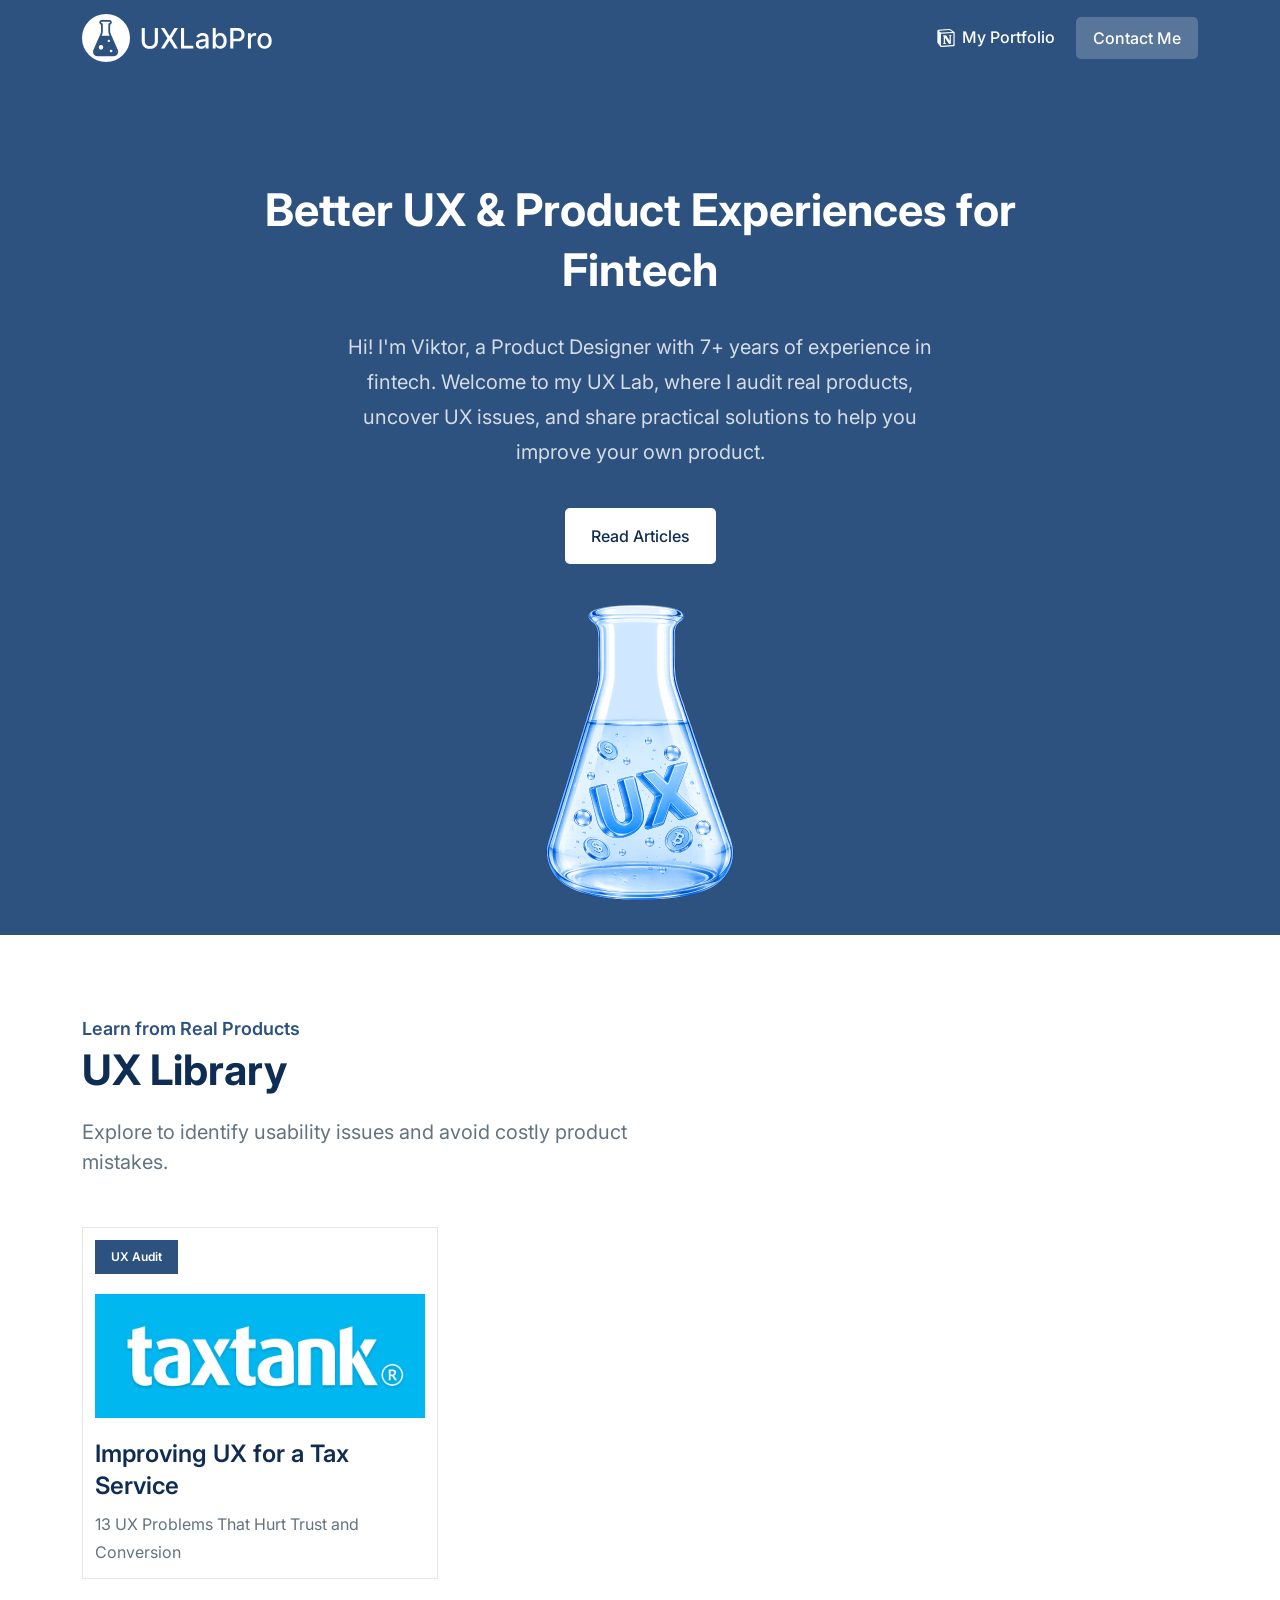
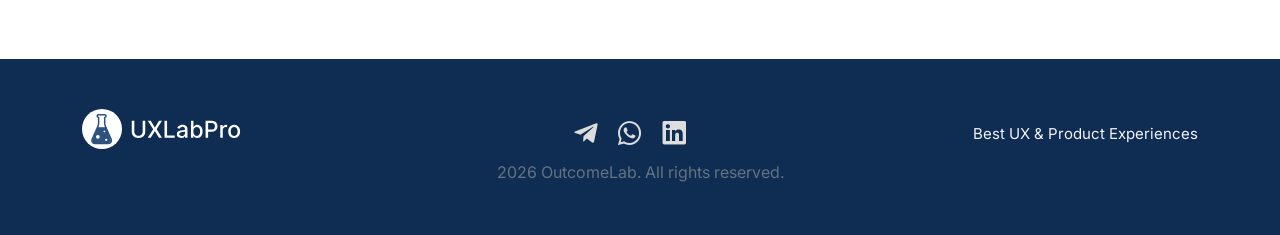
==== index.html @ 3c3e2367 "Add files via upload" ====
<!DOCTYPE html>
<html lang="en">

<base href="@@path">

<link id="fonts-css" href="css/fonts.css" rel="stylesheet" media="screen">
<link id="vvvebjs-css" href="css/custom.css" rel="stylesheet" media="screen">

<link rel="sitemap" type="application/xml" title="Sitemap" href="/feed/index">
<link rel="alternate" type="application/rss+xml" title="Feed" href="/feed/posts" />
<link rel="alternate" type="application/rss+xml" title="Comments Feed" href="/feed/comments" />
<link rel="alternate" type="application/rss+xml" title="Products" href="/feed/products" />

<link rel="icon" type="image/x-icon" href="media/favicon.ico" data-v-global-site.favicon>

<link rel="manifest" href="/manifest.webmanifest">

<link rel="alternate" hreflang="" href="" />

<head>
  <meta http-equiv="Content-Type" content="text/html; charset=UTF-8">
  <meta charset="UTF-8">
  <meta http-equiv="X-UA-Compatible" content="IE=edge">
  <meta name="viewport" content="width=device-width, initial-scale=1.0">
  <title>Play | Free Startup and SaaS Landing Page Template by UIdeck</title>

  <!--====== Favicon Icon ======-->
  <link rel="shortcut icon" href="images/favicon.svg" type="image/svg">

  <!-- ===== All CSS files ===== -->
  <link rel="stylesheet" href="css/bootstrap.min.css">
  <link rel="stylesheet" href="css/animate.css">
  <link rel="stylesheet" href="css/lineicons.css">
  <link rel="stylesheet" href="css/style.css">
</head>


<body>

  <header class="ud-header " data-v-save-global="index.html,header">
    <div class="container">
      <div class="row">
        <div class="col-lg-12">
          <nav class="navbar navbar-expand-lg">
            <div data-v-component-site>
              <a class="navbar-brand" href="index.html" data-v-url-params='{"host":"www.*.*"}'>
                <img src="images/logo/logo.svg" loading="lazy" alt="logo" data-v-site-logo>
                <img src="img/logo.png" alt="Site logo" loading="lazy" class="logo-sticky logo-main"
                  data-v-site-logo-sticky>
                <img src="img/logo-white.png" alt="logo" loading="lazy" class="logo-default-dark logo-main"
                  data-v-site-logo-dark>
                <img src="img/logo-white.png" alt="logo" loading="lazy" class="logo-default-dark-sticky logo-main"
                  data-v-site-logo-dark-sticky>
              </a>
            </div>

            <button class="navbar-toggler">

            </button>

            <div class="navbar-collapse" data-v-component-menu="header" data-v-slug="main-menu">
              <ul id="nav" class="navbar-nav mx-auto" data-v-menu-items>

                <li class="nav-item position-static" data-v-menu-item
                  data-v-class-if-nav-item-has-children="category.children &gt; 0"
                  data-v-class-if-position-static="category.has-text">



                  <div class="ud-submenu" data-v-menu-item-recursive>
                    <div data-v-menu-item class="ud-submenu-item" data-v-class-if-dropdown="category.children &gt; 0">
                      <a class="ud-submenu-link" href="https://github.com/givanz/VvvebJs/wiki" data-v-menu-item-url>
                        <span data-v-menu-item-name data-v-if-not="category.type = 'text'"></span>
                        <span data-v-menu-item-content>
                          <div class="row">
                            <div class="col-6 align-self-center">
                              <img src="/media/demo/posts/4.jpg" alt="Post" width="250" loading="lazy" class="rounded">
                            </div>
                            <div class="col-6">
                              <h4>Features</h4>
                              <p class="text-muted">Just a few mentions, but there is more</p>
                              <ul class="list-unstyled">
                                <li class="text-primary">Page builder</li>
                                <li class="text-primary">Mega menu</li>
                                <li class="text-primary">Multi language</li>
                                <li class="text-primary">Advanced SEO</li>
                                <li class="text-primary">Ecommerce</li>
                              </ul>
                            </div>
                          </div>
                        </span>
                      </a>
                    </div>
                    <div data-v-menu-item class="nav-item" data-v-class-if-dropdown="category.children &gt; 0">
                      <a class="ud-submenu-link" href="https://github.com/givanz/VvvebJs/wiki" data-v-menu-item-url>
                        <span data-v-menu-item-name data-v-if-not="category.type = 'text'">Developer
                          Documentation</span>
                        <span data-v-menu-item-content></span>
                      </a>
                    </div>
                  </div>
                </li>
                <!--
			<ul id="nav" class="navbar-nav mx-auto">
			  <li class="nav-item">
				<a class="ud-menu-scroll" href="#home">Home</a>
			  </li>

			  <li class="nav-item">
				<a class="ud-menu-scroll" href="#about">About</a>
			  </li>
			  <li class="nav-item">
				<a class="ud-menu-scroll" href="#pricing">Pricing</a>
			  </li>
			  <li class="nav-item">
				<a class="ud-menu-scroll" href="#team">Team</a>
			  </li>
			  <li class="nav-item">
				<a class="ud-menu-scroll" href="#contact">Contact</a>
			  </li>
			  <li class="nav-item nav-item-has-children">
				<a href="javascript:void(0)"> Pages </a>
				<ul class="ud-submenu">
				  <li class="ud-submenu-item">
					<a href="about.html" class="ud-submenu-link">
					  About Page
					</a>
				  </li>
				  <li class="ud-submenu-item">
					<a href="pricing.html" class="ud-submenu-link">
					  Pricing Page
					</a>
				  </li>
				  <li class="ud-submenu-item">
					<a href="contact.html" class="ud-submenu-link">
					  Contact Page
					</a>
				  </li>
				  <li class="ud-submenu-item">
					<a href="blog.html" class="ud-submenu-link">
					  Blog Grid Page
					</a>
				  </li>
				  <li class="ud-submenu-item">
					<a href="blog-details.html" class="ud-submenu-link">
					  Blog Details Page
					</a>
				  </li>
				  <li class="ud-submenu-item">
					<a href="login.html" class="ud-submenu-link">
					  Sign In Page
					</a>
				  </li>
				  <li class="ud-submenu-item">
					<a href="404.html" class="ud-submenu-link">404 Page</a>
				  </li>
				</ul>
			  </li>
			</ul>
-->
              </ul>
            </div>


            <div class="navbar-btn  d-sm-inline-block">
              <a href="https://wandering-painter-753.notion.site/Victor-Shkekin-Senior-Product-Designer-358570eb853d80d586e1e775e49eab2e"
                class="ud-main-btn ud-login-btn" target="_blank">

                <img src="images//about/notion.svg" alt="Notion" width="24" height="24">

                My Portfolio
              </a>




              <a class="ud-main-btn ud-white-btn" data-bs-toggle="modal" data-bs-target="#contactModal"
                data-v-url="user/signup/index" href="javascript:void(0)">
                Contact Me
              </a>
            </div>
          </nav>
        </div>
      </div>
    </div>
  </header>

  <section class="ud-hero" id="home">
    <div class="container">
      <div class="row">
        <div class="col-lg-12">
          <div class="ud-hero-content wow fadeInUp" data-wow-delay=".2s">
            <h1 class="ud-hero-title">
              Better UX & Product Experiences for Fintech
            </h1>
            <p class="ud-hero-desc">
              Hi! I'm Viktor, a Product Designer with 7+ years of experience in fintech. Welcome to my UX Lab, where I
              audit real products,
              uncover UX issues, and share practical solutions to help you improve your own product.
            </p>
            <ul class="ud-hero-buttons">
              <li>
                <a href="#articles" rel="nofollow noopener" class="ud-main-btn ud-white-btn ud-menu-scroll">
                  Read Articles
                </a>
              </li>

            </ul>
          </div>

          <div class="ud-hero-image wow fadeInUp" data-wow-delay=".25s">
            <img src="images/hero/hero.png" alt="hero-image">

          </div>
        </div>
      </div>
    </div>
  </section>

  <section class="ud-blog-grids" id="articles">
    <div class="container mt-5">
      <div class="ud-section-title mt-50">
        <span>Learn from Real Products</span>
        <h2>UX Library</h2>
        <p>
          Explore to identify usability issues and avoid costly product mistakes.
        </p>


      </div>
      <div class="row line ">


        <div class="col-lg-4 col-md-6">
          <a href="taxtank.html" target="_blank">

            <div class="ud-single-blog">
              <div class="ud-blog-image">
                <span class="ud-blog-date">UX Audit</span>
                <img src="images/img/tax.jpg" alt="taxtank">

              </div>
              <div class="ud-blog-content">
                <h3 class="ud-blog-title">

                  Improving UX for a Tax Service


                </h3>
                <p class="ud-blog-desc">
                  13 UX Problems That Hurt Trust and Conversion
                </p>
              </div>
            </div>
          </a>
        </div>


        <!--
        <div class="col-lg-4 col-md-6">
          <div class="ud-single-blog">
            <div class="ud-blog-image">
              <a href="blog-details.html">
                <img src="images/blog/blog-02.jpg" alt="blog">
              </a>
            </div>
            <div class="ud-blog-content">
              <span class="ud-blog-date">Dec 22, 2023</span>
              <h3 class="ud-blog-title">
                <a href="blog-details.html">
                  How to earn more money as a wellness coach
                </a>
              </h3>
              <p class="ud-blog-desc">
                Lorem Ipsum is simply dummy text of the printing and
                typesetting industry.
              </p>
            </div>
          </div>
        </div>
        <div class="col-lg-4 col-md-6">
          <div class="ud-single-blog">
            <div class="ud-blog-image">
              <a href="blog-details.html">
                <img src="images/blog/blog-03.jpg" alt="blog">
              </a>
            </div>
            <div class="ud-blog-content">
              <span class="ud-blog-date">Dec 22, 2023</span>
              <h3 class="ud-blog-title">
                <a href="blog-details.html">
                  The no-fuss guide to upselling and cross selling
                </a>
              </h3>
              <p class="ud-blog-desc">
                Lorem Ipsum is simply dummy text of the printing and
                typesetting industry.
              </p>
            </div>
          </div>
        </div>



        <div class="col-lg-4 col-md-6 ">
          <div class="ud-single-blog">
            <div class="ud-blog-image">
              <a href="blog-details.html">
                <img src="images/blog/blog-02.jpg" alt="blog">
              </a>
            </div>
            <div class="ud-blog-content">
              <span class="ud-blog-date">Dec 22, 2023</span>
              <h3 class="ud-blog-title">
                <a href="blog-details.html">
                  How to earn more money as a wellness coach
                </a>
              </h3>
              <p class="ud-blog-desc">
                Lorem Ipsum is simply dummy text of the printing and
                typesetting industry.
              </p>
            </div>
          </div>
        </div>
        <div class="col-lg-4 col-md-6">
          <div class="ud-single-blog">
            <div class="ud-blog-image">
              <a href="blog-details.html">
                <img src="images/blog/blog-03.jpg" alt="blog">
              </a>
            </div>
            <div class="ud-blog-content">
              <span class="ud-blog-date">Dec 22, 2023</span>
              <h3 class="ud-blog-title">
                <a href="blog-details.html">
                  The no-fuss guide to upselling and cross selling
                </a>
              </h3>
              <p class="ud-blog-desc">
                Lorem Ipsum is simply dummy text of the printing and
                typesetting industry.
              </p>
            </div>
          </div>
        </div>
        <div class="col-lg-4 col-md-6">
          <div class="ud-single-blog">
            <div class="ud-blog-image">
              <a href="blog-details.html">
                <img src="images/blog/blog-01.jpg" alt="blog">
              </a>
            </div>
            <div class="ud-blog-content">
              <span class="ud-blog-date">Dec 22, 2023</span>
              <h3 class="ud-blog-title">
                <a href="blog-details.html">
                  Meet AutoManage, the best AI management tools
                </a>
              </h3>
              <p class="ud-blog-desc">
                Lorem Ipsum is simply dummy text of the printing and
                typesetting industry.
              </p>
            </div>
          </div>
        </div>
-->

      </div>
    </div>
    </div>
  </section>




  <footer class="ud-footer wow fadeInUp" data-wow-delay=".15s" data-v-save-global="index.html,footer">

    <div class="ud-footer-widgets">
      <div class="container">
        <div class="row">
          <div class="col-lg-12">

            <div class="ud-widget">
              <div>
                <a href="index.html" class="ud-footer-logo">
                  <img src="images/logo/logo.svg" alt="logo">
                </a>

              </div>

              <div>
                <ul class="ud-widget-socials">
                  <li>
                    <a href="https://t.me/ViktorSkn">
                      <i class="lni lni-telegram-original"></i>
                    </a>
                  </li>
                  <li>
                    <a href="https://wa.me/79052461625">
                      <i class="lni lni-whatsapp"></i>
                    </a>
                  </li>

                  <li>
                    <a href="https://www.linkedin.com/in/viktor-shkekin/">
                      <i class="lni lni-linkedin-original"></i>
                    </a>
                  </li>
                </ul>
              </div>

              <div>
                <p class="ud-widget-desc">
                  Best UX & Product Experiences
                </p>
              </div>

            </div>

            <div class="rights">
              <p class="ud-widget-desc">
                2026 OutcomeLab.
                All rights reserved.
              </p>
            </div>



          </div>
        </div>




      </div>
    </div>
    </div>

  </footer>


  <!-- ====== Back To Top Start ====== -->
  <a href="javascript:void(0)" class="back-to-top">
    <i class="lni lni-chevron-up"> </i>
  </a>
  <!-- ====== Back To Top End ====== -->

  <!-- ====== All Javascript Files ====== -->
  <script src="js/bootstrap.bundle.min.js"></script>
  <script src="js/wow.min.js"></script>
  <script src="js/main.js"></script>

  <!-- Vvveb Ajax Common Js -->
  <script src="../../js/jquery.min.js"></script>
  <script id="app-js" src="../../js/app.js"></script>

  <script>
    // ==== for menu scroll
    const pageLink = document.querySelectorAll(".ud-menu-scroll");

    pageLink.forEach((elem) => {
      elem.addEventListener("click", (e) => {
        e.preventDefault();
        document.querySelector(elem.getAttribute("href")).scrollIntoView({
          behavior: "smooth",
          offsetTop: 1 - 60,
        });
      });
    });

    // section menu active
    function onScroll(event) {
      const sections = document.querySelectorAll(".ud-menu-scroll");
      const scrollPos =
        window.pageYOffset ||
        document.documentElement.scrollTop ||
        document.body.scrollTop;

      for (let i = 0; i < sections.length; i++) {
        const currLink = sections[i];
        const val = currLink.getAttribute("href");
        const refElement = document.querySelector(val);
        const scrollTopMinus = scrollPos + 73;
        if (
          refElement.offsetTop <= scrollTopMinus &&
          refElement.offsetTop + refElement.offsetHeight > scrollTopMinus
        ) {
          document
            .querySelector(".ud-menu-scroll")
            .classList.remove("active");
          currLink.classList.add("active");
        } else {
          currLink.classList.remove("active");
        }
      }
    }

    window.document.addEventListener("scroll", onScroll);
  </script>


  <div class="bg-image"></div>

  <div class="alert alert-light alert-dismissible fade alert-top" role="alert" style="display:none">
    <div class="container">

      <div class="message">
        Product was added to cart.
      </div>


      <button type="button" class="btn-close" data-dismiss="alert" aria-label="Close"></button>
    </div>
  </div>

  <div class="modal fade" id="searchModal" tabindex="-1" aria-labelledby="searchModalLabel" aria-hidden="true">
    <div class="modal-dialog modal-dialog-scrollable">
      <button type="button" class="btn-close btn-close-white small" data-bs-dismiss="modal" aria-label="Close"></button>
      <div class="modal-content shadow border-0">
        <div class="modal-body p-0">

          <form action="%7B%24this.global.path%7D/search" method="get">
            <input type="hidden" name="route" value="search">
            <div class="d-flex">
              <div class="input-group">
                <input type="search" name="search" class="form-control border-0 p-3 px-4" id="headerSearch"
                  placeholder="Start typing to search" data-v-vvveb-action="search" data-selector=".search-results"
                  data-v-vvveb-on="input" data-url="{$this.global.path}/search">
                <button class="btn btn-outline-primary border-0" type="submit" title="Search">
                  <div class="la-flip-horizontal">
                    <i class="la la-search la-lg" aria-hidden="true"></i>
                  </div>
                </button>
              </div>
            </div>

            <div class="loading d-none d-flex justify-content-center m-5">
              <div class="spinner-border" role="status">
                <span class="visually-hidden">Loading...</span>
              </div>
            </div>
          </form>

          <div class="search-results">
          </div>

        </div>
      </div>
    </div>

  </div>


  <div class="offcanvas offcanvas-end" tabindex="-1" id="cart-offcanvas" aria-labelledby="cart-offcanvas">

    <div class="offcanvas-header pb-0">
      <h5 class="offcanvas-title"></h5>
      <button type="button" class="btn-close" data-bs-dismiss="offcanvas" aria-label="Close"></button>
    </div>
    <div class="offcanvas-body d-flex flex-column pt-2" data-v-component-cart="offcanvas">

      <div class="table-responsive flex-grow-1">
        <table class="table cart-table align-middle mb-0">
          <tbody>


            <tr data-v-cart-product>
              <td class="text-center">
                <a href="#40" data-v-cart-product-url>
                  <img src="demo/img/product.webp" alt="Product name" class="img-rounded" loading="lazy"
                    data-v-cart-product-image width=50>
                </a>
              </td>
              <td class="text-start small">
                <a href="#40" class="d-block" data-v-cart-product-url>
                  <span data-v-cart-product-name>Product name</span>
                </a>

                <span data-v-cart-product-quantity>1</span>
                <i class="la la-times text-muted"></i>
                <span data-v-cart-product-price_tax_formatted>$123.20</span>

                <div class="option" data-v-if="product.option">
                  <div class="" data-v-product-option>
                    <span data-v-product-option-option>Color</span>: <span data-v-product-option-name>Red</span>
                    <span data-v-if="value.price > 0">(<span data-v-product-option-price></span>)</span>
                  </div>
                  <div class="" data-v-product-option>
                    <span data-v-product-option-option>Size</span>: <span data-v-product-option-name>XL</span>
                    <span data-v-if="value.price > 0">(<span data-v-product-option-price></span>)</span>
                  </div>
                  <div class="" data-v-product-option>
                    <span data-v-product-option-option>Material</span>: <span data-v-product-option-name>Wool</span>
                    <span data-v-if="value.price > 0">(<span data-v-product-option-price></span>)</span>
                  </div>
                </div>

                <div class="subscription" data-v-if="product.subscription">
                  <span>Subscription plan</span>:
                  <span data-v-cart-product-subscription_name>Subscription plan</span>
                </div>
              </td>
              <td class="text-end">
                <a class="btn btn-remove btn-sm border-0" data-v-vvveb-action="removeFromCart"
                  data-v-cart-product-remove-url>
                  <i class="la la-times-circle la-lg"></i>
                </a>
              </td>
            </tr>
            <tr data-v-cart-product>
              <td class="text-center">
                <a href="#40" data-v-cart-product-url>
                  <img src="demo/img/product.webp" alt="Product name" class="img-rounded" loading="lazy"
                    data-v-cart-product-image width=50>
                </a>
              </td>
              <td class="text-start">
                <a href="#40" class="d-block" data-v-cart-product-url data-v-cart-product-name>
                  Product name
                </a>

                <span data-v-cart-product-quantity>1</span>
                <i class="la la-times text-muted"></i>
                <span data-v-cart-product-price_tax_formatted>$123.20</span>


              </td>
              <td class="text-end">
                <a class="btn btn-outline-secondary btn-sm border-0" data-v-vvveb-action="removeFromCart"
                  data-v-cart-product-remove-url>
                  <i class="la la-times"></i>
                </a>
              </td>
            </tr>
            <tr data-v-if-not="cart.total_items">
              <td colspan="100">
                <div class="d-flex  p-2">
                  <div class="text-center p-2 opacity-75">
                    <!-- <img src="demo/img/bag.svg" width="20" alt> -->
                    <i class="la la-2x la-shopping-bag"></i>
                  </div>
                  <div class="p-2">
                    <strong>Empty cart</strong>
                    <br>
                    <span class="text-muted">No products added yet!</span>
                  </div>
                </div>
              </td>
            </tr>
          </tbody>

        </table>
      </div>

      <div class="p-3 pt-0 border-top" data-v-if="cart.total_items">
        <div class="table-responsive mb-2" data-v-cart-totals>
          <table class="table mb-0 cart-table cart-total" cellspacing="0">
            <tfoot>
              <tr data-v-cart-total>
                <td colspan="5" class="text-end">
                  <small data-v-cart-total-title>Sub-Total</small>:
                </td>
                <td class="text-end">
                  <span data-v-cart-total-text data-v-if="total.text"> - </span>
                  <span data-v-cart-total-value_formatted data-v-if="total.value != 0">$101.00</span>
                </td>
              </tr>
              <tr data-v-cart-total>
                <td colspan="5" class="text-end">
                  <small>Eco Tax (2.00):</small>
                </td>
                <td class="text-end">$2.00</td>
              </tr>
              <tr data-v-cart-total>
                <td colspan="5" class="text-end">
                  <small>VAT (19%):</small>
                </td>
                <td class="text-end">$20.20</td>
              </tr>
              <tr data-v-cart-total>
                <td colspan="5" class="text-end">
                  <small>Total:</small>
                </td>
                <td class="text-end">$123.20</td>
              </tr>
              <tr>
                <td colspan="5" class="text-end">Total:</td>
                <td class="text-end" data-v-cart-total_formatted>$0</td>
              </tr>
            </tfoot>

          </table>
        </div>

      </div>

      <div class="row mt-2 g-2 px-3 pb-2" data-v-if="cart.total_items">
        <div class="col-6">
          <a href="" class="btn btn-light btn-sm border w-100" data-v-url="cart/cart/index" data-url>
            <i class="la la-shopping-cart la-lg"></i>
            <span>View cart</span>
          </a>
        </div>
        <div class="col-6">
          <a href="" class="btn btn-primary btn-sm w-100" data-v-url="checkout/checkout/index">
            <span>Checkout</span>
            <i class="la la-arrow-right la-lg"></i>
          </a>
        </div>
      </div>


    </div>

  </div>



  <!-- ====== contact me window ====== -->
  <div class="modal fade" id="contactModal" tabindex="-1">
    <div class="modal-dialog modal-dialog-centered">
      <div class="modal-content modal-contact">

        <div class="modal-header">
          <h5 class="modal-title">Contact Me</h5>

          <button type="button" class="btn-close" data-bs-dismiss="modal"></button>
        </div>

        <div class="modal-body">

          <div class="d-grid gap-3">

            <a href="https://wa.me/79052461625" target="_blank" class="btn btn-success btn-lg">
              WhatsApp
            </a>

            <a href="https://t.me/ViktorSkn" target="_blank" class="btn btn-primary btn-lg">
              Telegram
            </a>

            <a href="https://www.linkedin.com/in/viktor-shkekin/" target="_blank" class="btn btn-info btn-lg">
              LinkedIn
            </a>

            <a href="mailto:victorshkekin@gmail.com" class="btn btn-dark btn-lg">
              Email
            </a>

          </div>

        </div>

      </div>
    </div>
  </div>
  <!-- ====== contact me window end ====== -->



  <!-- Vvveb Common Js -->
  <script id="popper-js" src="js/popper.min.js"></script>
  <!-- <script src="js/bootstrap.min.js"></script> -->
  <!-- <script src="js/bootstrap.bundle.min.js"></script> -->
  <script id="bootstrap-js" src="js/bootstrap.min.js"></script>
  <!-- Vvveb Ajax Common Js -->
  <script id="app-js" src="/js/app.js"></script>

  <!-- Animation -->

  <link rel="stylesheet" href="js/aos.css">
  <noscript>
    <style type="text/css">
      [data-aos] {
        opacity: 1 !important;
        transform: translate(0) scale(1) !important;
      }
    </style>
  </noscript>

  <script src="js/aos.js"></script>
  <script>
    AOS.init();
  </script>

  <script id="cart-js" src="/js/app/cart.js"></script>

  <link id="glightbox-css" rel="stylesheet" href="/js/libs/glightbox/glightbox.css">
  <script id="glightbox-js" src="/js/libs/glightbox/glightbox.min.js"></script>

  <script id="theme-js" src="/js/app/theme.js"></script>

  <script type="speculationrules">
{"prefetch":[{"source":"document","where":{"and":[{"href_matches":"\/*"},{"not":{"href_matches":["\/public\/*","\/themes\/*","\/plugins\/*","\/cart\/*","\/checkout\/*","\/user\/*","\/*\\?(.+)"]}},{"not":{"selector_matches":"a[rel~=\"nofollow\"]"}},{"not":{"selector_matches":".no-prefetch, .no-prefetch a"}}]},"eagerness":"conservative"}]}
</script>
</body>

</html>
---- css/style.css ----
/* =======

	Template Name: Play Bootstrap
	Author: UIdeck
	Author URI: https://uideck.com/
	Support: https://github.com/uideck/
	Version: 1.0

======== */
/*===========================
  COMMON css 
===========================*/
@import url("https://fonts.googleapis.com/css2?family=Inter:wght@200;300;400;500;600;700;800;900&display=swap");

:root {
  --font: "Inter", sans-serif;
  --body-color: #637381;
  --heading-color: #0F2D53;
  --primary-color: #2E5280;
  --white: #ffffff;
}

body {
  font-family: var(--font);
  font-weight: normal;
  font-style: normal;
  color: var(--body-color);
  overflow-x: hidden;
}

* {
  margin: 0;
  padding: 0;
  -webkit-box-sizing: border-box;
  -moz-box-sizing: border-box;
  box-sizing: border-box;
}

img {
  max-width: 100%;
}

a,
button,
input,
textarea {
  -webkit-transition: all 0.3s ease-out 0s;
  -moz-transition: all 0.3s ease-out 0s;
  -ms-transition: all 0.3s ease-out 0s;
  -o-transition: all 0.3s ease-out 0s;
  transition: all 0.3s ease-out 0s;
}

a,
a:focus,
input:focus,
textarea:focus,
button:focus,
.navbar-toggler:focus {
  text-decoration: none;
  outline: none;
  box-shadow: none;
}

a:focus,
a:hover {
  text-decoration: none;
}

i,
span,
a {
  display: inline-block;
}

audio,
canvas,
iframe,
img,
svg,
video {
  vertical-align: middle;
}

h1,
h2,
h3,
h4,
h5,
h6 {
  font-weight: 700;
  color: var(--heading-color);
  margin: 0px;
}

h1 {
  font-size: 48px;
}

h2 {
  font-size: 36px;
}

h3 {
  font-size: 28px;
}

h4 {
  font-size: 22px;
}

h5 {
  font-size: 18px;
}

h6 {
  font-size: 16px;
}

ul,
ol {
  margin: 0px;
  padding: 0px;
  list-style-type: none;
}

p {
  font-size: 16px;
  font-weight: 400;
  line-height: 26px;
  color: var(--body-color);
  margin: 0px;
}

.bg_cover {
  background-position: center center;
  background-size: cover;
  background-repeat: no-repeat;
  width: 100%;
  height: 100%;
}

/*===== All Button Style =====*/
.ud-main-btn {
  display: inline-block;
  text-align: center;
  white-space: nowrap;
  vertical-align: middle;
  font-weight: 500;
  font-size: 16px;
  border-radius: 5px;
  padding: 15px 25px;
  border: 1px solid transparent;
  color: var(--white);
  cursor: pointer;
  z-index: 5;
  -webkit-transition: all 0.4s ease-out 0s;
  -moz-transition: all 0.4s ease-out 0s;
  -ms-transition: all 0.4s ease-out 0s;
  -o-transition: all 0.4s ease-out 0s;
  transition: all 0.4s ease-out 0s;
  background: var(--primary-color);
}

.blocks {
  display: flex;
  flex-direction: column;
  margin-bottom: 80px;
}

.ud-main-btn:hover {
  color: var(--white);
  background: var(--heading-color);
}

.last-description {
  max-width: 620px;
  text-align: left;
}

@media (max-width: 767px) {
  .container {
    padding-left: 20px;
    padding-right: 20px;
  }
}

@media only screen and (min-width: 576px) and (max-width: 767px) {
  .container {
    padding-left: 20px;
    padding-right: 20px;
  }
}

.back-to-top {
  width: 40px;
  height: 40px;
  line-height: 40px;
  background: var(--primary-color);
  box-shadow: 0px 0px 5px rgba(0, 0, 0, 0.2);
  text-align: center;
  justify-content: center;
  align-items: center;
  border-radius: 5px;
  position: fixed;
  right: 30px;
  bottom: 30px;
  z-index: 99;
  color: var(--white);
}

.back-to-top:hover {
  color: var(--white);
  background: var(--heading-color);
}

/* ===== Header CSS ===== */
.ud-header {
  position: absolute;
  top: 0;
  left: 0;
  width: 100%;
  z-index: 99;
  -webkit-transition: all 0.3s ease-out 0s;
  -moz-transition: all 0.3s ease-out 0s;
  -ms-transition: all 0.3s ease-out 0s;
  -o-transition: all 0.3s ease-out 0s;
  transition: all 0.3s ease-out 0s;
  background: var(--primary-color);
}

.ud-main-btn i {
  margin-right: 4px;
}


.sticky {
  position: fixed;
  z-index: 99;
  background-color: rgba(60, 105, 163, 0.7);
  backdrop-filter: blur(10px);
  -webkit-box-shadow: inset 0 -1px 0 0 rgba(0, 0, 0, 0.1);
  -moz-box-shadow: inset 0 -1px 0 0 rgba(0, 0, 0, 0.1);
  box-shadow: inset 0 -1px 0 0 rgba(0, 0, 0, 0.1);
  -webkit-transition: all 0.3s ease-out 0s;
  -moz-transition: all 0.3s ease-out 0s;
  -ms-transition: all 0.3s ease-out 0s;
  -o-transition: all 0.3s ease-out 0s;
  transition: all 0.3s ease-out 0s;
}

.sticky .navbar {
  padding: 0;
}

.navbar {
  padding: 0px 0;
  border-radius: 5px;
  position: relative;
  -webkit-transition: all 0.3s ease-out 0s;
  -moz-transition: all 0.3s ease-out 0s;
  -ms-transition: all 0.3s ease-out 0s;
  -o-transition: all 0.3s ease-out 0s;
  transition: all 0.3s ease-out 0s;
  height: 75px;
}

.navbar-brand {
  padding: 0;
}

.navbar-brand img {
  max-width: 300px;

}

@media only screen and (min-width: 768px) and (max-width: 991px),
(max-width: 767px) {
  .navbar-brand {
    padding: 5px 0px;

  }

  .navbar-brand img {
    content: url("../images/logo/logo-small.svg");
    height: 100%;
  }

}



.navbar-toggler {
  padding: 0;
}

.navbar-toggler .toggler-icon {
  width: 30px;
  height: 2px;
  background-color: var(--white);
  display: block;
  margin: 5px 0;
  position: relative;
  -webkit-transition: all 0.3s ease-out 0s;
  -moz-transition: all 0.3s ease-out 0s;
  -ms-transition: all 0.3s ease-out 0s;
  -o-transition: all 0.3s ease-out 0s;
  transition: all 0.3s ease-out 0s;
}

.navbar-toggler.active .toggler-icon:nth-of-type(1) {
  -webkit-transform: rotate(45deg);
  -moz-transform: rotate(45deg);
  -ms-transform: rotate(45deg);
  -o-transform: rotate(45deg);
  transform: rotate(45deg);
  top: 7px;
}

.navbar-toggler.active .toggler-icon:nth-of-type(2) {
  opacity: 0;
}

.navbar-toggler.active .toggler-icon:nth-of-type(3) {
  -webkit-transform: rotate(135deg);
  -moz-transform: rotate(135deg);
  -ms-transform: rotate(135deg);
  -o-transform: rotate(135deg);
  transform: rotate(135deg);
  top: -7px;
}

@media only screen and (min-width: 768px) and (max-width: 991px),
(max-width: 767px) {
  .navbar-collapse {
    position: absolute;
    top: 100%;
    right: 0;
    max-width: 300px;
    width: 100%;
    background-color: var(--white);
    z-index: 9;
    -webkit-box-shadow: 0px 15px 20px 0px rgba(0, 0, 0, 0.1);
    -moz-box-shadow: 0px 15px 20px 0px rgba(0, 0, 0, 0.1);
    box-shadow: 0px 15px 20px 0px rgba(0, 0, 0, 0.1);
    padding: 0px;
    display: none;
    border-radius: 5px;
  }

  .navbar-collapse.show {
    display: block;
  }
}

@media only screen and (min-width: 768px) and (max-width: 991px),
(max-width: 767px) {
  .navbar-nav {
    padding: 20px 30px;
  }
}

.navbar-nav .nav-item {
  position: relative;
  padding: 0px 20px;
}

@media only screen and (min-width: 992px) and (max-width: 1199px) {
  .navbar-nav .nav-item {
    padding: 0px 12px;
  }
}

@media only screen and (min-width: 768px) and (max-width: 991px),
(max-width: 767px) {
  .navbar-nav .nav-item {
    padding: 0px;
  }
}

.navbar-nav .nav-item>a {
  font-size: 16px;
  font-weight: 400;
  color: var(--white);
  -webkit-transition: all 0.3s ease-out 0s;
  -moz-transition: all 0.3s ease-out 0s;
  -ms-transition: all 0.3s ease-out 0s;
  -o-transition: all 0.3s ease-out 0s;
  transition: all 0.3s ease-out 0s;
  padding: 25px 8px;
  position: relative;
}

@media only screen and (min-width: 768px) and (max-width: 991px),
(max-width: 767px) {
  .navbar-nav .nav-item>a {
    display: block;
    padding: 8px 0;
    color: var(--heading-color);
  }
}

.navbar-nav .nav-item>a:hover,
.navbar-nav .nav-item>a.active {
  color: var(--white);
  opacity: 0.5;
}

@media only screen and (min-width: 768px) and (max-width: 991px),
(max-width: 767px) {

  .navbar-nav .nav-item>a:hover,
  .navbar-nav .nav-item>a.active {
    color: var(--primary-color);
    opacity: 1;
  }
}

.navbar-nav .nav-item p {
  color: inherit;
}

.navbar-nav .nav-item .ud-submenu {
  position: absolute;
  min-width: 200px;
  background: var(--white);
  top: 110%;
  padding: 20px 30px;
  box-shadow: 0 15px 44px rgba(140, 140, 140, 0.18);
  border-radius: 5px;
  opacity: 0;
  visibility: hidden;
  -webkit-transition: all 0.3s ease-out 0s;
  -moz-transition: all 0.3s ease-out 0s;
  -ms-transition: all 0.3s ease-out 0s;
  -o-transition: all 0.3s ease-out 0s;
  transition: all 0.3s ease-out 0s;
}

@media only screen and (min-width: 768px) and (max-width: 991px),
(max-width: 767px) {
  .navbar-nav .nav-item .ud-submenu {
    position: static;
    box-shadow: none;
    width: 100%;
    padding: 0px;
    opacity: 1;
    visibility: visible;
    display: none;
  }
}

.navbar-nav .nav-item .ud-submenu.show {
  display: block;
}

.navbar-nav .nav-item .ud-submenu .ud-submenu-link {
  padding: 7px 0;
  color: var(--heading-color);
  font-size: 14px;
}

.navbar-nav .nav-item .ud-submenu .ud-submenu-link:hover {
  color: var(--primary-color);
}

.navbar-nav .nav-item:hover>a {
  color: var(--white);
  opacity: 0.5;
}

@media only screen and (min-width: 768px) and (max-width: 991px),
(max-width: 767px) {
  .navbar-nav .nav-item:hover>a {
    color: var(--primary-color);
    opacity: 1;
  }
}

.navbar-nav .nav-item:hover>.ud-submenu {
  opacity: 1;
  visibility: visible;
  top: 100%;
}

.navbar-nav .nav-item.nav-item-has-children>a {
  position: relative;
}

.navbar-nav .nav-item.nav-item-has-children>a::after {
  content: "";
  box-sizing: border-box;
  position: absolute;
  width: 7px;
  height: 7px;
  border-bottom: 1px solid;
  border-right: 1px solid;
  transform: rotate(45deg) translateY(-50%);
  right: -15px;
  top: 50%;
  margin-top: -3px;
}

@media only screen and (min-width: 768px) and (max-width: 991px),
(max-width: 767px) {
  .navbar-nav .nav-item.nav-item-has-children>a::after {
    right: 5px;
  }
}

@media only screen and (min-width: 768px) and (max-width: 991px),
(max-width: 767px) {
  .navbar-btn {
    position: absolute;
    top: 50%;
    right: 0px;
    -webkit-transform: translateY(-50%);
    -moz-transform: translateY(-50%);
    -ms-transform: translateY(-50%);
    -o-transform: translateY(-50%);
    transform: translateY(-50%);
  }
}


@media (max-width: 365px) {
  .navbar-brand {
    display: none;
  }
}




.navbar-btn .ud-main-btn {
  padding: 8px 16px;
  background: transparent;
}

.navbar-btn .ud-login-btn:hover {
  opacity: 0.5;
}

.navbar-btn .ud-white-btn {
  background: rgba(255, 255, 255, 0.2);
}

.navbar-btn .ud-white-btn:hover {
  background: white;
  color: var(--heading-color);
}

.sticky .navbar-toggler .toggler-icon {
  background-color: var(--heading-color);
}

.sticky .navbar-nav .nav-item:hover>a {
  color: var(--primary-color);
  opacity: 1;
}

.sticky .navbar-nav .nav-item a {
  color: var(--heading-color);
}

.sticky .navbar-nav .nav-item a.active,
.sticky .navbar-nav .nav-item a:hover {
  color: var(--primary-color);
  opacity: 1;
}

.sticky .navbar-btn .ud-main-btn.ud-login-btn {
  color: var(--white);
}

.sticky .navbar-btn .ud-main-btn.ud-login-btn:hover {
  color: var(--primary-color);
  opacity: 1;
}

.sticky .navbar-btn .ud-white-btn {
  background: var(--primary-color);
  color: var(--white);
}

.sticky .navbar-btn .ud-white-btn:hover {
  background: var(--heading-color);
}

/* ===== Hero CSS ===== */
.ud-hero {
  background: var(--primary-color);
  padding-top: 180px;
}

@media only screen and (min-width: 768px) and (max-width: 991px) {
  .ud-hero {
    padding-top: 160px;
  }
}

@media (max-width: 767px) {
  .ud-hero {
    padding-top: 130px;
  }
}

.ud-hero-content {
  max-width: 780px;
  margin: auto;
  margin-bottom: 30px;
}

.ud-hero-content .ud-hero-title {
  color: var(--white);
  font-weight: 700;
  font-size: 45px;
  line-height: 60px;
  text-align: center;
  margin-bottom: 30px;
}

@media only screen and (min-width: 768px) and (max-width: 991px) {
  .ud-hero-content .ud-hero-title {
    font-size: 38px;
    line-height: 50px;
  }
}

@media (max-width: 767px) {
  .ud-hero-content .ud-hero-title {
    font-size: 26px;
    line-height: 38px;
  }
}

.ud-hero-content .ud-hero-desc {
  font-weight: normal;
  font-size: 20px;
  line-height: 35px;
  text-align: center;
  color: var(--white);
  opacity: 0.8;
  max-width: 600px;
  margin: auto;
  margin-bottom: 30px;
}

@media (max-width: 767px) {
  .ud-hero-content .ud-hero-desc {
    font-size: 16px;
    line-height: 30px;
  }
}

.ud-hero-buttons {
  display: flex;
  align-items: center;
  justify-content: center;
}

.ud-hero-buttons .ud-main-btn {
  margin: 8px;
}

@media (max-width: 767px) {
  .ud-hero-buttons .ud-main-btn {
    margin: 5px;
  }
}

@media (max-width: 767px) {
  .ud-hero-buttons .ud-main-btn {
    padding: 12px 16px;
  }
}

.ud-hero-buttons .ud-white-btn {
  background: var(--white);
  color: var(--heading-color);
}

.mt-50 {
  margin-bottom: 50px;
}

.ud-hero-buttons .ud-white-btn:hover {
  box-shadow: 0px 0px 25px rgba(0, 0, 0, 0.2);
  background: #fefefe;
  color: var(--primary-color);
}

.ud-hero-buttons .ud-link-btn:hover {
  color: var(--white);
  background: transparent;
  opacity: 0.5;
}

.ud-hero-brands-wrapper {
  text-align: center;
  margin-bottom: 40px;
}

.ud-hero-brands-wrapper img {
  transition: all 0.3s;
  opacity: 0.5;
  max-width: 250px;
}

.ud-hero-brands-wrapper img:hover {
  opacity: 1;
}


.ud-blog-grids .row {
  --bs-gutter-y: 3.2rem;
}

.ud-hero-image {
  max-width: 845px;
  margin: auto;
  text-align: center;
  position: relative;
  z-index: 1;
}

.ud-hero-image img {
  max-width: 100%;
  text-align: center;
}

.ud-hero-image .shape {
  position: absolute;
  z-index: -1;
}

.ud-hero-image .shape.shape-1 {
  bottom: 0;
  left: -30px;
}

.ud-hero-image .shape.shape-2 {
  top: -20px;
  right: -20px;
}

/* ===== Features CSS ===== */
.ud-features {
  padding-top: 120px;
  padding-bottom: 90px;
}

@media (max-width: 767px) {
  .ud-features {
    padding-top: 80px;
    padding-bottom: 40px;
  }
}

.ud-section-title {

  max-width: 620px;

}

.autor-article {
  display: flex;
  align-items: left;
  flex-direction: column;

}

.autor-article-container {
  display: flex;
  flex-direction: row;
  align-items: center;
  gap: 12px;
  margin-bottom: 20px;
}

.ud-section-title span {
  font-weight: 600;
  font-size: 18px;
  color: var(--primary-color);

}

.ud-section-title h1 {
  font-weight: 700;
  font-size: 42px;
  line-height: 55px;
  text-transform: capitalize;
  color: var(--heading-color);
  margin-bottom: 20px;
}

.ud-section-title h2 {
  font-weight: 700;
  font-size: 42px;
  line-height: 55px;
  text-transform: capitalize;
  color: var(--heading-color);
  margin-bottom: 20px;
}

.ud-section-title p {
  font-size: 20px;
  line-height: 30px;
  margin-bottom: 20px;
}

@media (max-width: 767px) {
  .ud-section-title p {
    font-size: 16px;
    line-height: 26px;
  }
}

.ud-single-feature {
  margin-bottom: 40px;
}

.ud-single-feature:hover .ud-feature-icon::before {
  -webkit-transform: rotate(45deg);
  -moz-transform: rotate(45deg);
  -ms-transform: rotate(45deg);
  -o-transform: rotate(45deg);
  transform: rotate(45deg);
}

.ud-single-feature .ud-feature-icon {
  width: 70px;
  height: 70px;
  display: flex;
  align-items: center;
  justify-content: center;
  border-radius: 14px;
  background: var(--primary-color);
  font-size: 32px;
  color: var(--white);
  position: relative;
  z-index: 1;
  text-align: center;
  margin-bottom: 40px;
}

.ud-single-feature .ud-feature-icon::before {
  content: "";
  position: absolute;
  width: 100%;
  height: 100%;
  top: 0;
  left: 0;
  border-radius: 14px;
  background: var(--primary-color);
  opacity: 0.2;
  z-index: -1;
  -webkit-transform: rotate(23deg);
  -moz-transform: rotate(23deg);
  -ms-transform: rotate(23deg);
  -o-transform: rotate(23deg);
  transform: rotate(23deg);
  -webkit-transition: all 0.3s ease-out 0s;
  -moz-transition: all 0.3s ease-out 0s;
  -ms-transition: all 0.3s ease-out 0s;
  -o-transition: all 0.3s ease-out 0s;
  transition: all 0.3s ease-out 0s;
}

.ud-single-feature .ud-feature-title {
  font-weight: 700;
  font-size: 20px;
  line-height: 28px;
  margin-bottom: 12px;
}

@media only screen and (min-width: 992px) and (max-width: 1199px) {
  .ud-single-feature .ud-feature-title {
    font-size: 18px;
    line-height: 26px;
  }
}

.ud-single-feature .ud-feature-desc {
  font-size: 16px;
  line-height: 24px;
  margin-bottom: 40px;
}

.ud-single-feature .ud-feature-link {
  font-weight: 500;
  color: var(--body-color);
}

.ud-single-feature .ud-feature-link:hover {
  color: var(--primary-color);
}

/* ===== About CSS ===== */
.ud-about {
  background: #7C9AC0;
  padding: 120px 0;
}

@media (max-width: 767px) {
  .ud-about {
    padding: 80px 0;
  }
}

.ud-about-wrapper {
  background: var(--white);
  border: 1px solid rgba(0, 0, 0, 0.08);
  display: flex;
  justify-content: space-between;
  align-items: center;
}

@media only screen and (min-width: 768px) and (max-width: 991px),
(max-width: 767px) {
  .ud-about-wrapper {
    display: block;
  }
}

.ud-about-content-wrapper {
  padding: 30px;
}

@media (max-width: 767px) {
  .ud-about-content-wrapper {
    padding: 50px 30px;
  }
}

@media only screen and (min-width: 576px) and (max-width: 767px) {
  .ud-about-content-wrapper {
    padding: 50px;
  }
}

.ud-about-content {
  max-width: 500px;
}

.ud-about-content .tag {
  font-weight: 500;
  font-size: 14px;
  color: var(--white);
  background: var(--primary-color);
  padding: 5px 20px;
  display: inline-block;
  margin-bottom: 20px;
}

.ud-about-content .tag.tag-red {
  background: #DB0003;
}


.ud-about-content h2 {
  font-weight: bold;
  font-size: 36px;
  line-height: 45px;
  margin-bottom: 30px;
}

@media (max-width: 767px) {
  .ud-about-content h2 {
    font-size: 26px;
    line-height: 38px;
  }
}

.ud-about-content p {
  font-size: 16px;
  line-height: 28px;
}

.ud-about-content .ud-main-btn:hover {
  background: #2748b4;
  box-shadow: 0px 0px 10px rgba(0, 0, 0, 0.3);
}

.ud-about-image {
  padding: 30px;
}

@media only screen and (min-width: 768px) and (max-width: 991px),
(max-width: 767px) {
  .ud-about-image {
    text-align: center;
  }
}

/* ===== Pricing CSS ===== */
.ud-pricing {
  padding-top: 120px;
  padding-bottom: 90px;
}

@media (max-width: 767px) {
  .ud-pricing {
    padding-top: 80px;
    padding-bottom: 40px;
  }
}

.ud-single-pricing {
  margin-bottom: 40px;
  background: var(--white);
  border: 2px solid #d4deff;
  border-radius: 8px;
  text-align: center;
  padding: 45px 30px;
  position: relative;
}

.ud-single-pricing.active {
  background: linear-gradient(180deg, #3056d3 0%, #179bee 100%);
  border: none;
  padding: 55px 30px;
}

.ud-single-pricing.active .ud-pricing-header h3,
.ud-single-pricing.active .ud-pricing-header h4 {
  color: var(--white);
}

.ud-single-pricing.active .ud-pricing-body li {
  color: var(--white);
}

.ud-single-pricing.first-item::after,
.ud-single-pricing.last-item::after {
  content: "";
  position: absolute;
  width: 55px;
  height: 55px;
  z-index: 1;
}

.ud-single-pricing.first-item::after {
  background: var(--primary-color);
  left: -2px;
  bottom: -2px;
  border-radius: 0px 55px 0px 8px;
}

.ud-single-pricing.last-item::after {
  background: #13c296;
  top: -2px;
  right: -2px;
  border-radius: 0px 8px 0px 55px;
}

.ud-single-pricing .ud-popular-tag {
  display: inline-block;
  padding: 10px 25px;
  background: var(--white);
  border-radius: 30px;
  color: var(--primary-color);
  margin-bottom: 20px;
  font-weight: 600;
}

.ud-single-pricing .ud-pricing-header h3 {
  font-weight: 500;
  font-size: 15px;
  margin-bottom: 8px;
}

.ud-single-pricing .ud-pricing-header h4 {
  font-weight: 600;
  font-size: 26px;
  color: var(--primary-color);
  margin-bottom: 40px;
}

.ud-single-pricing .ud-pricing-body {
  margin-bottom: 40px;
}

.ud-single-pricing .ud-pricing-body li {
  font-weight: 500;
  font-size: 15px;
  margin-bottom: 18px;
}

.ud-single-pricing .ud-main-btn {
  border-radius: 30px;
  padding: 15px 40px;
}

.ud-single-pricing .ud-border-btn {
  border: 1px solid #d4deff;
  color: var(--primary-color);
  background: var(--white);
}

.ud-single-pricing .ud-border-btn:hover {
  color: var(--white);
  border-color: var(--primary-color);
  background: var(--primary-color);
}

.ud-single-pricing .ud-white-btn {
  background: var(--white);
  color: var(--heading-color);
}

.ud-single-pricing .ud-white-btn:hover {
  color: var(--white);
  background: var(--heading-color);
}

/* ===== FAQ CSS ===== */
.ud-faq {
  padding-top: 120px;
  padding-bottom: 90px;
  background: #f3f4fe;
  position: relative;
  z-index: 1;
}

@media (max-width: 767px) {
  .ud-faq {
    padding-top: 80px;
    padding-bottom: 50px;
  }
}

.ud-faq .shape {
  position: absolute;
  z-index: -1;
  left: 0;
  bottom: 0;
}

.ud-single-faq {
  background: var(--white);
  border: 1px solid #f3f4fe;
  box-shadow: 0px 20px 95px rgba(201, 203, 204, 0.3);
  border-radius: 10px;
  margin-bottom: 30px;
}

.ud-single-faq .ud-faq-btn {
  text-align: left;
  display: flex;
  width: 100%;
  align-items: center;
  border: none;
  background: transparent;
  font-weight: 600;
  font-size: 18px;
  color: var(--heading-color);
  opacity: 0.88;
  padding: 30px;
}

@media only screen and (min-width: 992px) and (max-width: 1199px),
(max-width: 767px) {
  .ud-single-faq .ud-faq-btn {
    padding: 15px;
  }
}

.ud-single-faq .ud-faq-btn.collapsed span.icon i {
  -webkit-transform: rotate(0deg);
  -moz-transform: rotate(0deg);
  -ms-transform: rotate(0deg);
  -o-transform: rotate(0deg);
  transform: rotate(0deg);
}

.ud-single-faq .ud-faq-btn span.icon {
  display: flex;
  align-items: center;
  justify-content: center;
  width: 42px;
  height: 42px;
  background: rgba(48, 86, 211, 0.06);
  border-radius: 10px;
  color: var(--primary-color);
  margin-right: 24px;
}

.ud-single-faq .ud-faq-btn span.icon i {
  -webkit-transform: rotate(180deg);
  -moz-transform: rotate(180deg);
  -ms-transform: rotate(180deg);
  -o-transform: rotate(180deg);
  transform: rotate(180deg);
  transition: all 0.3s;
  font-size: 14px;
  font-weight: 700;
}

.ud-single-faq .ud-faq-body {
  padding: 0px 30px 40px 95px;
}

@media only screen and (min-width: 992px) and (max-width: 1199px),
(max-width: 767px) {
  .ud-single-faq .ud-faq-body {
    padding: 0px 16px 20px 82px;
  }
}

/* ===== Testimonials CSS ===== */
.ud-testimonials {
  padding-top: 120px;
}

@media (max-width: 767px) {
  .ud-testimonials {
    padding-top: 80px;
  }
}

.ud-single-testimonial {
  padding: 30px;
  box-shadow: 0px 60px 120px -20px #ebeffd;
  background: var(--white);
  margin-bottom: 50px;
}

.ud-single-testimonial .ud-testimonial-ratings {
  margin-bottom: 10px;
}

.ud-single-testimonial .ud-testimonial-ratings i {
  color: #fbb040;
}

.ud-single-testimonial .ud-testimonial-content {
  margin-bottom: 25px;
}

.ud-single-testimonial .ud-testimonial-content p {
  font-size: 16px;
  line-height: 30px;
  color: #637381;
}

.ud-single-testimonial .ud-testimonial-info {
  display: flex;
  align-items: center;
}

.ud-single-testimonial .ud-testimonial-info .ud-testimonial-image {
  width: 50px;
  height: 50px;
  border-radius: 50%;
  overflow: hidden;
  margin-right: 20px;
}

.ud-single-testimonial .ud-testimonial-info .ud-testimonial-meta h4 {
  font-weight: 600;
  font-size: 14px;
}

.ud-single-testimonial .ud-testimonial-info .ud-testimonial-meta p {
  font-size: 12px;
  color: #969696;
}

.ud-brands .ud-title {
  margin-bottom: 30px;
}

.ud-brands .ud-title h6 {
  font-weight: normal;
  font-size: 12px;
  color: var(--body-color);
  display: inline-block;
  position: relative;
}

.ud-brands .ud-title h6::after {
  content: "";
  position: absolute;
  width: 30px;
  height: 1px;
  background: #afb2b5;
  right: -40px;
  top: 50%;
}

.ud-brands .ud-brands-logo {
  display: flex;
  align-items: center;
  flex-wrap: wrap;
  margin-right: -40px;
}

.ud-brands .ud-brands-logo .ud-single-logo {
  margin-right: 40px;
  margin-bottom: 20px;
  max-width: 140px;
}

.ud-brands .ud-brands-logo .ud-single-logo:hover img {
  filter: none;
}

.ud-brands .ud-brands-logo .ud-single-logo img {
  filter: grayscale(1);
  -webkit-transition: all 0.3s ease-out 0s;
  -moz-transition: all 0.3s ease-out 0s;
  -ms-transition: all 0.3s ease-out 0s;
  -o-transition: all 0.3s ease-out 0s;
  transition: all 0.3s ease-out 0s;
}

/* ===== Team CSS ===== */
.ud-team {
  padding-top: 120px;
  padding-bottom: 80px;
}

@media (max-width: 767px) {
  .ud-team {
    padding-top: 80px;
    padding-bottom: 40px;
  }
}

.ud-single-team {
  margin-bottom: 40px;
}

.ud-single-team .ud-team-image-wrapper {
  width: 170px;
  height: 170px;
  position: relative;
  margin: 0px auto 25px;
}

.ud-single-team .ud-team-image {
  border-radius: 50%;
}

.ud-single-team .ud-team-image img {
  width: 100%;
  border-radius: 50%;
}

.ud-single-team .shape {
  position: absolute;
  z-index: -1;
}

.ud-single-team .shape.shape-1 {
  top: 0;
  left: 0;
}

.ud-single-team .shape.shape-2 {
  bottom: 0;
  right: 0;
}

.ud-single-team .ud-team-info {
  text-align: center;
  margin-bottom: 20px;
}

.ud-single-team .ud-team-info h5 {
  font-weight: 500;
  font-size: 18px;
  text-transform: capitalize;
  margin-bottom: 10px;
}

.ud-single-team .ud-team-info h6 {
  font-weight: 500;
  font-size: 12px;
  color: var(--body-color);
}

.ud-single-team .ud-team-socials {
  display: flex;
  align-items: center;
  justify-content: center;
}

.ud-single-team .ud-team-socials a {
  width: 32px;
  height: 32px;
  display: flex;
  align-items: center;
  justify-content: center;
  margin: 0px 10px;
  color: #cdced6;
}

.ud-single-team .ud-team-socials a:hover {
  color: var(--primary-color);
}

/* ===== Contact CSS ===== */
.ud-contact {
  padding: 120px 0px;
  position: relative;
}

@media (max-width: 767px) {
  .ud-contact {
    padding: 80px 0;
  }
}

.ud-contact::after {
  content: "";
  position: absolute;
  z-index: -1;
  width: 100%;
  top: 0;
  left: 0;
  height: 50%;
  background: #f3f4fe;
}

@media only screen and (min-width: 992px) and (max-width: 1199px) {
  .ud-contact::after {
    height: 45%;
  }
}

.ud-contact-title {
  margin-bottom: 150px;
}

@media only screen and (min-width: 768px) and (max-width: 991px),
(max-width: 767px) {
  .ud-contact-title {
    margin-bottom: 50px;
  }
}

.ud-contact-title span {
  color: var(--heading-color);
  font-weight: 600;
  font-size: 15px;
  margin-bottom: 20px;
}

.ud-contact-title h2 {
  font-weight: 600;
  font-size: 35px;
  line-height: 41px;
}

.ud-contact-info-wrapper {
  display: flex;
  justify-content: space-between;
  flex-wrap: wrap;
}

@media only screen and (min-width: 768px) and (max-width: 991px),
(max-width: 767px) {
  .ud-contact-info-wrapper {
    margin-bottom: 50px;
  }
}

.ud-contact-info-wrapper .ud-single-info {
  display: flex;
  max-width: 100%;
  width: 330px;
  margin-bottom: 30px;
}

.ud-contact-info-wrapper .ud-info-icon {
  font-size: 32px;
  color: var(--primary-color);
  margin-right: 24px;
}

.ud-contact-info-wrapper .ud-info-meta h5 {
  font-weight: 600;
  font-size: 18px;
  margin-bottom: 15px;
}

.ud-contact-info-wrapper .ud-info-meta p {
  font-size: 15px;
  line-height: 24px;
}

.ud-contact-form-wrapper {
  box-shadow: 0px 4px 28px rgba(0, 0, 0, 0.05);
  border-radius: 8px;
  background: var(--white);
  padding: 60px;
}

@media (max-width: 767px) {
  .ud-contact-form-wrapper {
    padding: 40px 30px;
  }
}

@media only screen and (min-width: 1200px) and (max-width: 1399px),
only screen and (min-width: 992px) and (max-width: 1199px),
only screen and (min-width: 576px) and (max-width: 767px) {
  .ud-contact-form-wrapper {
    padding: 50px 40px;
  }
}

.ud-contact-form-wrapper .ud-contact-form-title {
  font-style: normal;
  font-weight: 600;
  font-size: 28px;
  margin-bottom: 30px;
}

@media (max-width: 767px) {
  .ud-contact-form-wrapper .ud-contact-form-title {
    font-size: 24px;
  }
}

.ud-contact-form-wrapper .ud-form-group {
  margin-bottom: 25px;
}

.ud-contact-form-wrapper .ud-form-group label {
  display: block;
  font-weight: normal;
  font-size: 12px;
}

.ud-contact-form-wrapper .ud-form-group input,
.ud-contact-form-wrapper .ud-form-group textarea {
  display: block;
  width: 100%;
  padding: 15px 0;
  border: none;
  outline: none;
  border-bottom: 1px solid #f1f1f1;
  resize: none;
}

.ud-contact-form-wrapper .ud-form-group input:focus,
.ud-contact-form-wrapper .ud-form-group textarea:focus {
  border-color: var(--primary-color);
}

/* ===== Footer CSS ===== */
.ud-footer {
  background: var(--heading-color);
  padding-top: 50px;
  padding-bottom: 50px;
  position: relative;
  z-index: 1;
  overflow: hidden;
}



.ud-footer .shape {
  position: absolute;
  z-index: -1;
}

.ud-footer .shape.shape-1 {
  top: 0;
  left: 0;
}

.ud-footer .shape.shape-2 {
  top: 0;
  right: 0;
}

.ud-footer .shape.shape-3 {
  bottom: 0;
  right: 0;
}

.rights {
  text-align: center;
}

.ud-widget {
  display: flex;
  align-items: center;
  justify-content: space-between;
}

.ud-widget>div {
  flex: 1;
}

.ud-widget>div:first-child {
  text-align: left;
}

.ud-widget>div:nth-child(2) {
  display: flex;
  justify-content: center;
}

.ud-widget>div:last-child {
  text-align: right;
}

.ud-widget .ud-footer-logo {
  max-width: 160px;
  display: block;
  margin-bottom: 10px;
}

.ud-widget .ud-footer-logo img {
  width: 100%;
}

.ud-widget .ud-widget-desc {
  font-size: 15px;
  line-height: 24px;
  color: #f3f4fe;
}

.ud-widget .ud-widget-socials {
  display: flex;
  align-items: center;

}



.ud-widget .ud-widget-socials a {
  font-size: 24px;
  color: #dddddd;
  margin-right: 20px;
}

.ud-widget .ud-widget-socials a:hover {
  color: var(--primary-color);
}

.ud-widget .ud-widget-title {
  font-weight: 600;
  font-size: 18px;
  margin-bottom: 35px;
  color: var(--white);
}

.ud-widget .ud-widget-links a {
  display: inline-block;
  margin-bottom: 12px;
  font-size: 15px;
  line-height: 30px;
  color: #f3f4fe;
}

.ud-widget .ud-widget-links a:hover {
  color: var(--primary-color);
  padding-left: 10px;
}

.ud-widget .ud-widget-brands {
  display: flex;
  flex-wrap: wrap;
  justify-content: space-between;
}

.ud-widget .ud-widget-brands a {
  display: block;
  max-width: 120px;
  margin-bottom: 20px;
  margin-right: 20px;
}


@media (max-width: 768px) {
  .ud-widget {
    flex-direction: column;
    gap: 10px;
  }
}

@media only screen and (min-width: 1200px) and (max-width: 1399px) {
  .ud-widget .ud-widget-brands a {
    max-width: 100px;
  }
}

.ud-footer-bottom {
  padding: 35px 0;
  border-top: 1px solid rgba(136, 144, 164, 0.43);
}

.ud-footer-bottom .ud-footer-bottom-left {
  display: flex;
  align-items: center;
}

@media (max-width: 767px) {
  .ud-footer-bottom .ud-footer-bottom-left {
    justify-content: center;
  }
}

.ud-footer-bottom .ud-footer-bottom-left a {
  font-weight: normal;
  font-size: 15px;
  color: #f3f4fe;
  margin-right: 30px;
  display: inline-block;
}

@media (max-width: 767px) {
  .ud-footer-bottom .ud-footer-bottom-left a {
    margin: 0px 8px 8px;
  }
}

.ud-footer-bottom .ud-footer-bottom-left a:hover {
  color: var(--primary-color);
}

.ud-footer-bottom .ud-footer-bottom-right {
  text-align: right;
  font-weight: normal;
  font-size: 15px;
  color: #f3f4fe;
}

.ud-footer-bottom .ud-footer-bottom-right a {
  color: var(--primary-color);
}

.ud-footer-bottom .ud-footer-bottom-right a:hover {
  text-decoration: underline;
}

@media (max-width: 767px) {
  .ud-footer-bottom .ud-footer-bottom-right {
    text-align: center;
    margin-top: 10px;
  }
}

/* ====== Banner CSS ======= */
.ud-page-banner {
  padding-top: 80px;
  padding-bottom: 80px;
  background: #fff;
  background-image: url("../images/banner/banner-bg.svg");
  background-position: center;
  background-repeat: no-repeat;
  background-size: cover;
}

.ud-banner-content {
  text-align: center;
  max-width: 600px;
  margin: auto;
}

.ud-banner-content h1 {
  color: var(--heading-color);
  font-size: 38px;
  font-weight: 600;
}

/* ====== Login CSS ====== */
.ud-login {
  padding-top: 80px;
  padding-bottom: 80px;
}

.ud-login-wrapper {
  max-width: 500px;
  margin: auto;
  background: var(--white);
  text-align: center;
  padding: 60px;
  box-shadow: 0px 10px 35px rgba(0, 0, 0, 0.05);
}

.ud-login-wrapper .ud-login-logo {
  margin-bottom: 30px;
}

.ud-login-form .ud-form-group {
  margin-bottom: 25px;
}

.ud-login-form .ud-form-group input {
  width: 100%;
  border: 2px solid #dddddd;
  border-radius: 4px;
  padding: 12px 24px;
  background: #fcfdfe;
  color: var(--body-color);
}

.ud-login-form .ud-form-group input:focus {
  border-color: var(--primary-color);
}

.ud-socials-connect {
  padding-top: 10px;
  padding-bottom: 30px;
}

.ud-socials-connect p {
  font-size: 16px;
  color: var(--body-color);
  margin-bottom: 10px;
}

.ud-socials-connect ul {
  display: flex;
  align-items: center;
  margin-left: -10px;
  margin-right: -10px;
}

.ud-socials-connect ul li {
  width: 100%;
}

.ud-socials-connect ul li a {
  height: 45px;
  background: var(--primary-color);
  display: flex;
  align-items: center;
  justify-content: center;
  margin: 10px;
  border-radius: 6px;
  color: var(--white);
  font-size: 20px;
}

.ud-socials-connect ul li a.facebook {
  background: #4064ac;
}

.ud-socials-connect ul li a.facebook:hover {
  background: #315294;
}

.ud-socials-connect ul li a.twitter {
  background: #1c9cea;
}

.ud-socials-connect ul li a.twitter:hover {
  background: #0f8bd8;
}

.ud-socials-connect ul li a.google {
  background: #d64937;
}

.ud-socials-connect ul li a.google:hover {
  background: #c53b29;
}

.forget-pass {
  font-size: 16px;
  color: var(--body-color);
  margin-bottom: 8px;
}

.signup-option {
  color: var(--body-color);
  font-size: 16px;
}

.signup-option a {
  color: var(--primary-color);
}

/* ====== Blog CSS ====== */
.ud-blog-grids {

  padding-bottom: 80px;
}

.ud-blog-grids.ud-related-articles {
  padding-top: 100px;
}

@media (max-width: 767px) {
  .ud-blog-grids {
    padding-bottom: 40px;
  }
}

.photo-blog {
  border-radius: 5px;
}

.modal-content {
  background: transparent;
}

.modal-contact {
  background: white;
}

#articles {
  scroll-margin-top: 120px;
}

.modal-content img {
  max-width: 100%;
  max-height: 90vh;
  object-fit: contain;

}

.modal-backdrop.show {
  opacity: 0.2;
}

@media (max-width: 992px) {

  .gap-mobile {
    margin-bottom: 30px;
  }
}

.custom-close {
  position: absolute;
  top: 20px;
  right: 20px;
  font-size: 36px;
  color: #7C9AC0;
  background: none;
  border: none;
  cursor: pointer;
  z-index: 1056;
}

.ud-single-blog {
  border: 1px solid #E5E7EB;
  padding: 12px;
  display: flex;
  flex-direction: column;
  height: 100%;
}

.ud-single-blog:hover {
  border-color: var(--primary-color);
}

/* focus */

a:focus-visible .ud-single-blog {
  outline: 3px solid rgb(248, 5, 30);
  outline-offset: 3px;
}

.ud-main-btn.ud-white-btn:focus-visible {
  outline: 3px solid rgb(248, 5, 30);
  outline-offset: 3px;
}

.ud-main-btn.ud-login-btn:focus-visible {
  outline: 3px solid rgb(248, 5, 30);
  outline-offset: 3px;
}

.navbar-brand:focus-visible {
  outline: 3px solid rgb(248, 5, 30);
  outline-offset: 4px;
}

.ud-footer-logo:focus-visible {
  outline: 3px solid rgb(248, 5, 30);
  outline-offset: 4px;
}

.ud-widget-socials a:focus-visible {
  outline: 3px solid rgb(248, 5, 30);
  outline-offset: 4px;
}

.back-to-top:focus-visible {
  outline: 3px solid rgb(248, 5, 30);
  outline-offset: 4px;
}

.ud-main-btn:focus-visible {
  outline: 3px solid rgb(248, 5, 30);
  outline-offset: 4px;
}

/* focus-end */

.col-lg-4>a {
  display: block;
  height: 100%;
}

.ud-single-blog:hover .ud-blog-image img {
  -webkit-transform: scale(1.1) rotate(3deg);
  -moz-transform: scale(1.1) rotate(3deg);
  -ms-transform: scale(1.1) rotate(3deg);
  -o-transform: scale(1.1) rotate(3deg);
  transform: scale(1.1) rotate(3deg);
}

.ud-single-blog .ud-blog-image {
  overflow: hidden;
  margin-bottom: 20px;
}

.ud-single-blog .ud-blog-image a {
  display: block;
}

.ud-single-blog .ud-blog-image img {
  width: 100%;
  -webkit-transition: all 0.3s ease-out 0s;
  -moz-transition: all 0.3s ease-out 0s;
  -ms-transition: all 0.3s ease-out 0s;
  -o-transition: all 0.3s ease-out 0s;
  transition: all 0.3s ease-out 0s;
}

.ud-single-blog .ud-blog-date {
  display: inline-flex;
  font-size: 12px;
  font-weight: 600;
  padding: 8px 16px;
  background: var(--primary-color);
  color: var(--white);
  margin-bottom: 20px;
}

.ud-single-blog .ud-blog-title {
  font-weight: 600;
  font-size: 24px;
  line-height: 32px;
  margin-bottom: 8px;
}

@media only screen and (min-width: 992px) and (max-width: 1199px) {
  .ud-single-blog .ud-blog-title {
    font-size: 20px;
    line-height: 28px;
  }
}

.ud-single-blog .ud-blog-title a {
  color: inherit;
}

.ud-single-blog .ud-blog-title a:hover {
  color: var(--primary-color);
}

.ud-single-blog .ud-blog-desc {
  font-size: 16px;
  line-height: 28px;
}

.ud-related-articles-title {
  font-weight: 800;
  font-size: 28px;
  padding-bottom: 25px;
  position: relative;
  margin-bottom: 50px;
}

.ud-related-articles-title::after {
  content: "";
  position: absolute;
  width: 80px;
  height: 2px;
  background: var(--primary-color);
  left: 0;
  bottom: 0;
}

/* ====== Blog Details CSS ====== */
.ud-blog-details {
  padding-top: 40px;
}

@media (max-width: 767px) {
  .ud-blog-details {
    padding-top: 80px;
  }
}

.ud-blog-details-image {
  position: relative;
  border-radius: 5px;
  overflow: hidden;
  height: 500px;
}

@media (max-width: 767px) {
  .ud-blog-details-image {
    height: 300px;
  }
}

.ud-blog-details-image>img {
  position: absolute;
  left: 0;
  top: 0;
  width: 100%;
  height: 100%;
  object-fit: cover;
  object-position: center center;
}

.ud-blog-overlay {
  position: absolute;
  top: 0;
  left: 0;
  width: 100%;
  height: 100%;
  display: flex;
  align-items: flex-end;
  background: linear-gradient(180deg, rgba(48, 86, 211, 0) 46.88%, rgba(13, 21, 49, 0.72) 93.23%);
  border-radius: 5px;
  padding: 30px;
}

.ud-blog-overlay-content {
  display: flex;
  align-items: center;
}

@media (max-width: 767px) {
  .ud-blog-overlay-content {
    flex-direction: column;
    align-items: flex-start;
  }
}

.ud-blog-overlay-content .ud-blog-author {
  display: flex;
  align-items: center;
  margin-right: 40px;
}

@media (max-width: 767px) {
  .ud-blog-overlay-content .ud-blog-author {
    margin-right: 0px;
    margin-bottom: 20px;
  }
}

.ud-blog-overlay-content .ud-blog-author img {
  width: 40px;
  height: 40px;
  border-radius: 50%;
  overflow: hidden;
  margin-right: 15px;
}

.ud-blog-overlay-content .ud-blog-author span {
  font-weight: 500;
  font-size: 14px;
  line-height: 28px;
  color: #ffffff;
}

.ud-blog-overlay-content .ud-blog-author a {
  color: inherit;
}

.ud-blog-overlay-content .ud-blog-author a:hover {
  color: var(--primary-color);
}

.ud-blog-overlay-content .ud-blog-meta {
  display: flex;
  align-items: center;
}

.ud-blog-overlay-content .ud-blog-meta p {
  display: flex;
  align-items: center;
  font-weight: 500;
  font-size: 14px;
  line-height: 28px;
  color: #ffffff;
  margin-right: 30px;
}

.ud-blog-overlay-content .ud-blog-meta p:last-child {
  margin-right: 0px;
}

.ud-blog-overlay-content .ud-blog-meta p i {
  font-size: 16px;
  margin-right: 10px;
}

.ud-blog-details-content {}


@media only screen and (min-width: 1400px) and (max-width: 1920px),
only screen and (min-width: 1200px) and (max-width: 1399px) {
  .ud-blog-details-content {
    padding-right: 50px;

  }
}

.ud-blog-details-title {
  font-weight: 700;
  font-size: 35px;
  line-height: 50px;
  margin-bottom: 35px;
}

@media (max-width: 767px) {
  .ud-blog-details-title {
    font-size: 26px;
    line-height: 35px;
  }
}

@media only screen and (min-width: 576px) and (max-width: 767px) {
  .ud-blog-details-title {
    font-size: 30px;
    line-height: 40px;
  }
}

.ud-blog-details-para {
  font-size: 16px;
  line-height: 28px;
  margin-bottom: 30px;
}

.ud-blog-details-subtitle {
  font-weight: 700;
  font-size: 26px;
  margin-bottom: 30px;
}

@media (max-width: 767px) {
  .ud-blog-details-subtitle {
    font-size: 22px;
    margin-bottom: 25px;
  }
}

.ud-blog-quote {
  background-image: url("../images/blog/quote-bg.svg");
  background-repeat: no-repeat;
  background-size: cover;
  padding: 40px;
  text-align: center;
  margin-bottom: 40px;
}

@media (max-width: 767px) {
  .ud-blog-quote {
    padding: 30px;
  }
}

.ud-blog-quote i {
  font-size: 40px;
  font-weight: 700;
  color: var(--primary-color);
  line-height: 1;
  margin-bottom: 20px;
}

@media (max-width: 767px) {
  .ud-blog-quote i {
    margin-bottom: 15px;
  }
}

.ud-blog-quote p {
  font-style: italic;
  font-weight: 600;
  font-size: 16px;
  line-height: 27px;
  text-align: center;
  color: var(--heading-color);
  margin-bottom: 15px;
}

@media (max-width: 767px) {
  .ud-blog-quote p {
    font-size: 14px;
    line-height: 24px;
  }
}

.ud-blog-quote h6 {
  color: var(--body-color);
  font-style: italic;
  font-weight: 500;
  font-size: 12px;
  line-height: 20px;
  text-align: center;
}

.ud-blog-details-action {
  display: flex;
  align-items: center;
  justify-content: space-between;
}

@media (max-width: 767px) {
  .ud-blog-details-action {
    flex-direction: column;
    align-items: flex-start;
  }
}

.ud-blog-tags {
  display: flex;
  align-items: center;
}

@media (max-width: 767px) {
  .ud-blog-tags {
    margin-bottom: 20px;
  }
}

.ud-blog-tags li {
  margin-right: 14px;
}

.ud-blog-tags li:last-child {
  margin-right: 0px;
}

.ud-blog-tags a {
  padding: 8px 16px;
  font-size: 12px;
  font-weight: 500;
  color: var(--primary-color);
  background: rgba(48, 86, 211, 0.06);
  border-radius: 3px;
}

.ud-blog-tags a:hover {
  background: var(--primary-color);
  color: var(--white);
}

.ud-blog-share {
  display: flex;
  align-items: center;
}

.ud-blog-share h6 {
  font-weight: 500;
  font-size: 12px;
  color: var(--body-color);
  margin-right: 20px;
}

.ud-blog-share-links {
  display: flex;
  align-items: center;
}

.ud-blog-share-links li {
  margin-right: 14px;
}

.ud-blog-share-links li:last-child {
  margin-right: 0px;
}

.ud-blog-share-links a {
  font-size: 18px;
  width: 35px;
  height: 35px;
  display: flex;
  align-items: center;
  justify-content: center;
  border-radius: 50%;
  color: var(--white);
}

.ud-blog-share-links a.facebook {
  background: #4064ac;
}

.ud-blog-share-links a.facebook:hover {
  background: #315294;
}

.ud-blog-share-links a.twitter {
  background: #1c9cea;
}

.ud-blog-share-links a.twitter:hover {
  background: #0f8bd8;
}

.ud-blog-share-links a.linkedin {
  background: #007ab9;
}

.ud-blog-share-links a.linkedin:hover {
  background: #03689b;
}

.ud-blog-sidebar {}

.ud-newsletter-box {
  background: var(--primary-color);
  padding: 60px 45px;
  position: relative;
  z-index: 1;
  text-align: center;
  border-radius: 5px;
  margin-bottom: 50px;
}

@media only screen and (min-width: 992px) and (max-width: 1199px),
(max-width: 767px) {
  .ud-newsletter-box {
    padding: 50px 30px;
  }
}

@media only screen and (min-width: 576px) and (max-width: 767px) {
  .ud-newsletter-box {
    padding: 60px 45px;
  }
}

.ud-newsletter-box .shape {
  position: absolute;
  z-index: -1;
}

.ud-newsletter-box .shape.shape-1 {
  top: 0;
  right: 0;
}

.ud-newsletter-box .shape.shape-2 {
  left: 0;
  bottom: 0;
}

.ud-newsletter-box .ud-newsletter-title {
  font-weight: 600;
  font-size: 25px;
  color: var(--white);
  margin-bottom: 5px;
}

@media only screen and (min-width: 992px) and (max-width: 1199px) {
  .ud-newsletter-box .ud-newsletter-title {
    font-size: 23px;
  }
}

.ud-newsletter-box p {
  font-size: 16px;
  line-height: 24px;
  color: var(--white);
}

.ud-newsletter-box .ud-newsletter-form {
  margin-top: 30px;
}

.ud-newsletter-box .ud-newsletter-form input {
  width: 100%;
  box-shadow: 0px 4px 42px rgba(0, 0, 0, 0.01);
  border-radius: 5px;
  background: rgba(255, 255, 255, 0.2);
  color: var(--white);
  text-align: center;
  margin-bottom: 15px;
  border: 2px solid transparent;
  padding: 12px 20px;
}

.ud-newsletter-box .ud-newsletter-form input::placeholder {
  color: var(--white);
  opacity: 1;
}

.ud-newsletter-box .ud-newsletter-form input:focus {
  border-color: var(--white);
}

.ud-newsletter-box .ud-newsletter-form .ud-main-btn {
  background: #13c296;
  box-shadow: 0px 4px 42px rgba(0, 0, 0, 0.01);
  border-radius: 5px;
  width: 100%;
  margin-bottom: 24px;
}

.ud-newsletter-box .ud-newsletter-form .ud-main-btn:hover {
  background: var(--heading-color);
}

.ud-newsletter-box .ud-newsletter-form .ud-newsletter-note {
  font-weight: 500;
  font-size: 14px;
  line-height: 22px;
}

.ud-articles-box {
  margin-bottom: 50px;
}

.ud-articles-box .ud-articles-box-title {
  font-weight: 600;
  font-size: 28px;
  padding-bottom: 25px;
  position: relative;
  margin-bottom: 20px;
}

.ud-articles-box .ud-articles-box-title::after {
  content: "";
  position: absolute;
  width: 80px;
  height: 2px;
  background: var(--primary-color);
  left: 0;
  bottom: 0;
}

.ud-articles-box .ud-articles-list li {
  padding: 20px 0;
  border-bottom: 1px solid #f2f3f8;
  display: flex;
  align-items: center;
}

.ud-articles-box .ud-articles-list li:last-child {
  padding-bottom: 0px;
  border-bottom: 0px;
}

.ud-articles-box .ud-articles-list .ud-article-image {
  max-width: 80px;
  width: 100%;
  height: 80px;
  border-radius: 50%;
  overflow: hidden;
  margin-right: 20px;
}

@media only screen and (min-width: 992px) and (max-width: 1199px),
(max-width: 767px) {
  .ud-articles-box .ud-articles-list .ud-article-image {
    max-width: 65px;
    height: 65px;
  }
}

@media only screen and (min-width: 576px) and (max-width: 767px) {
  .ud-articles-box .ud-articles-list .ud-article-image {
    max-width: 80px;
    height: 80px;
  }
}

.ud-articles-box .ud-articles-list .ud-article-image img {
  width: 100%;
}

.ud-articles-box .ud-articles-list .ud-article-title {
  font-weight: 500;
  font-size: 18px;
  line-height: 22px;
  margin-bottom: 5px;
}

@media only screen and (min-width: 992px) and (max-width: 1199px) {
  .ud-articles-box .ud-articles-list .ud-article-title {
    font-size: 16px;
  }
}

.ud-articles-box .ud-articles-list .ud-article-title a {
  color: inherit;
}

.ud-articles-box .ud-articles-list .ud-article-title a:hover {
  color: var(--primary-color);
}

.ud-articles-box .ud-articles-list .ud-article-author {
  font-size: 14px;
}

.ud-banner-ad {
  border-radius: 5px;
  overflow: hidden;
}

.ud-banner-ad a {
  display: block;
}

.ud-banner-ad img {
  width: 100%;
}

/* ====== Error 404 CSS ======= */
.ud-404 {
  padding-top: 120px;
  padding-bottom: 120px;
}

@media (max-width: 767px) {
  .ud-404 {
    padding-top: 80px;
    padding-bottom: 80px;
  }
}

.ud-404-wrapper {
  text-align: center;
  max-width: 850px;
  margin: 0px auto;
  background: var(--white);
  padding: 100px 60px;
  box-shadow: 0px 0px 25px rgba(0, 0, 0, 0.1);
  border-radius: 10px;
  position: relative;
  overflow: hidden;
  z-index: 1;
}

@media (max-width: 767px) {
  .ud-404-wrapper {
    padding: 50px 30px;
  }
}

.ud-404-wrapper .shape {
  position: absolute;
  z-index: -1;
}

.ud-404-wrapper .shape.shape-1 {
  top: 0;
  left: 0;
}

.ud-404-wrapper .shape.shape-2 {
  right: 0;
  bottom: 0;
}

.ud-404-title {
  font-size: 42px;
  font-weight: 700;
  margin-bottom: 30px;
}

@media only screen and (min-width: 768px) and (max-width: 991px) {
  .ud-404-title {
    font-size: 35px;
  }
}

@media (max-width: 767px) {
  .ud-404-title {
    font-size: 30px;
  }
}

.ud-404-subtitle {
  font-size: 24px;
  font-weight: 400;
  margin-bottom: 30px;
}

@media only screen and (min-width: 768px) and (max-width: 991px) {
  .ud-404-subtitle {
    font-size: 22px;
  }
}

@media (max-width: 767px) {
  .ud-404-subtitle {
    font-size: 18px;
  }
}

.ud-404-links {
  display: flex;
  align-items: center;
  justify-content: center;
  flex-wrap: wrap;
}

.ud-404-links a {
  font-size: 16px;
  font-weight: 500;
  padding: 12px 24px;
  color: var(--heading-color);
  background: rgba(48, 86, 211, 0.06);
  border-radius: 5px;
  margin: 5px 10px;
}

.ud-404-links a:hover {
  background: var(--heading-color);
  color: var(--white);
}

@media (max-width: 767px) {
  .ud-404-links a {
    margin: 5px 10px;
    font-size: 14px;
    padding: 10px 20px;
  }
}

/*
 * Style common for all sections
 */
body>section,
body>footer,
body>header {
  position: relative;
  /*
		&.overlay {
			position: relative;
			
			
			&:before {
				z-index: 1;
				position: absolute;
				left: 0;
				right: 0;
				bottom: 0;
				top: 0;
				content: "";
				background: rgba(0,0,0, 0.4);
			}
		}*/
}

body>section.bg-alternate:nth-child(even),
body>footer.bg-alternate:nth-child(even),
body>header.bg-alternate:nth-child(even) {
  background-color: rgba(var(--bs-body-color-rgb), 0.05);
}

body>section .background-container,
body>section .overlay,
body>footer .background-container,
body>footer .overlay,
body>header .background-container,
body>header .overlay {
  position: absolute;
  top: 0;
  left: 0;
  z-index: -2;
  width: 100%;
  height: 100%;
  overflow: hidden;
}

body>section .background-container img,
body>section .background-container video,
body>section .overlay img,
body>section .overlay video,
body>footer .background-container img,
body>footer .background-container video,
body>footer .overlay img,
body>footer .overlay video,
body>header .background-container img,
body>header .background-container video,
body>header .overlay img,
body>header .overlay video {
  width: auto;
  height: auto;
  max-width: initial;
  min-height: 100%;
  min-width: 100%;
  /*
				@include media-breakpoint-down(md) { 
					margin: 0 0 0 -25%;
				}
				
				@include media-breakpoint-down(sm) {
					margin: 0 0 0 -50%;	
				}
				*/
}

body>section .overlay,
body>footer .overlay,
body>header .overlay {
  z-index: -1;
  background: #000;
  opacity: 0.6;
}

body>section .separator,
body>footer .separator,
body>header .separator {
  z-index: 2;
  position: absolute;
  width: 100%;
  color: #fff;
  /*> svg, */
}

body>section .separator>img,
body>footer .separator>img,
body>header .separator>img {
  width: 100%;
  height: 100%;
}

body>section .separator.bottom,
body>footer .separator.bottom,
body>header .separator.bottom {
  bottom: 0;
}

body>section .separator.top,
body>footer .separator.top,
body>header .separator.top {
  top: 0px;
}

.logo-sticky {
  display: none;
}

.logo-default-dark {
  display: none;
}

.logo-default-dark-sticky {
  display: none;
}

div.sticky .logo-sticky {
  display: unset;
}

div.sticky .logo-default {
  display: none;
}

div.sticky .logo-default-dark {
  display: none;
}

div.sticky .logo-default-dark-sticky {
  display: none;
}

div.sticky .logo-dark {
  display: none;
}

[data-bs-theme="dark"] .logo-default-dark {
  display: unset;
}

[data-bs-theme="dark"] .logo-default {
  display: none;
}

[data-bs-theme="dark"] div.sticky .logo-sticky {
  display: none;
}

[data-bs-theme="dark"] div.sticky .logo-default-dark {
  display: none;
}

[data-bs-theme="dark"] div.sticky .logo-default-dark-sticky {
  display: unset;
}

.navbar-dark .logo-default {
  display: none;
}

.navbar-dark .logo-default-dark {
  display: unset;
}

.navbar-light .logo-default {
  display: unset;
}

.navbar-light .logo-default-dark {
  display: none;
}

.fixed-top~.fixed-top {
  position: unset;
}

@media screen and (max-width: 767px) {
  .navbar-collapse.show {
    /*background: #fff;*/
  }
}

@media screen and (min-width: 767px) {
  .nav-toggle.show .nav-item.dropdown .dropdown-toggle+.dropdown-menu {
    transform: translateY(0);
    opacity: 1;
    visibility: visible;
  }

  .dropdown-menu {
    box-shadow: 0 0 28px rgba(var(--bs-body-color-rgb), 0.2);
    border: none;
  }

  .nav-item.dropdown {
    /*
		> .nav-link.dropdown-toggle {
			display:none;
		}

		&.has-dropdown {
			> .nav-link.dropdown-toggle {
				display:block;
			}
		}
		*/
  }

  .nav-item.dropdown .nav-item.dropdown>a:after {
    display: inline-block;
    margin-left: 0.255em;
    vertical-align: 0.255em;
    content: "";
    border-top: 0.3em solid transparent;
    border-right: 0.3em solid transparent;
    border-bottom: 0.3em solid transparent;
    border-left: 0.3em solid;
    right: 0.5rem;
    top: 40%;
    position: absolute;
  }

  .nav-item.dropdown .dropdown-menu {
    top: auto;
    margin-top: -1rem;
    -ms-transform: translateY(20px);
    transform: translateY(20px);
    opacity: 0;
    display: block;
    visibility: hidden;
    transition: opacity 0.5s cubic-bezier(0.19, 1, 0.22, 1), transform 0.5s cubic-bezier(0.19, 1, 0.22, 1), right 0s linear 0.5s;
  }

  .nav-item.dropdown .dropdown-menu-end {
    right: 0;
  }

  .nav-item.dropdown .dropdown-menu-start {
    left: 0;
  }

  .nav-item.dropdown:hover>.dropdown-toggle+.dropdown-menu,
  .nav-item.dropdown:hover>.dropdown-menu {
    transform: translateY(0);
    opacity: 1;
    visibility: visible;
    transition: opacity 0.5s cubic-bezier(0.19, 1, 0.22, 1), transform 0.5s cubic-bezier(0.19, 1, 0.22, 1);
  }

  .nav-item.dropdown>.dropdown-menu .dropdown-menu {
    left: 100%;
    margin-top: auto;
    top: 0;
  }

  .nav-item.dropdown .dropdown-toggle+.dropdown-menu {
    top: auto;
    -ms-transform: translateY(20px);
    transform: translateY(20px);
    opacity: 0;
    display: block;
    transition: opacity 0.5s cubic-bezier(0.19, 1, 0.22, 1), transform 0.5s cubic-bezier(0.19, 1, 0.22, 1), right 0s linear 0.5s;
    box-shadow: 0 0 28px rgba(var(--bs-body-color-rgb), 0.2);
    border: none;
  }

  .nav-item.dropdown .dropdown-toggle+.dropdown-menu.show {
    transform: translateY(0);
    opacity: 1;
    visibility: visible;
  }

  .nav-item.dropdown .dropdown-toggle+.dropdown-menu:hover>.dropdown-menu {
    transform: translateY(0);
    opacity: 1;
    transition: opacity 0.5s cubic-bezier(0.19, 1, 0.22, 1), transform 0.5s cubic-bezier(0.19, 1, 0.22, 1);
  }

  .nav-item.dropdown .dropdown-toggle+.dropdown-menu .dropdown-item {
    padding: .7rem 2.5rem;
  }
}
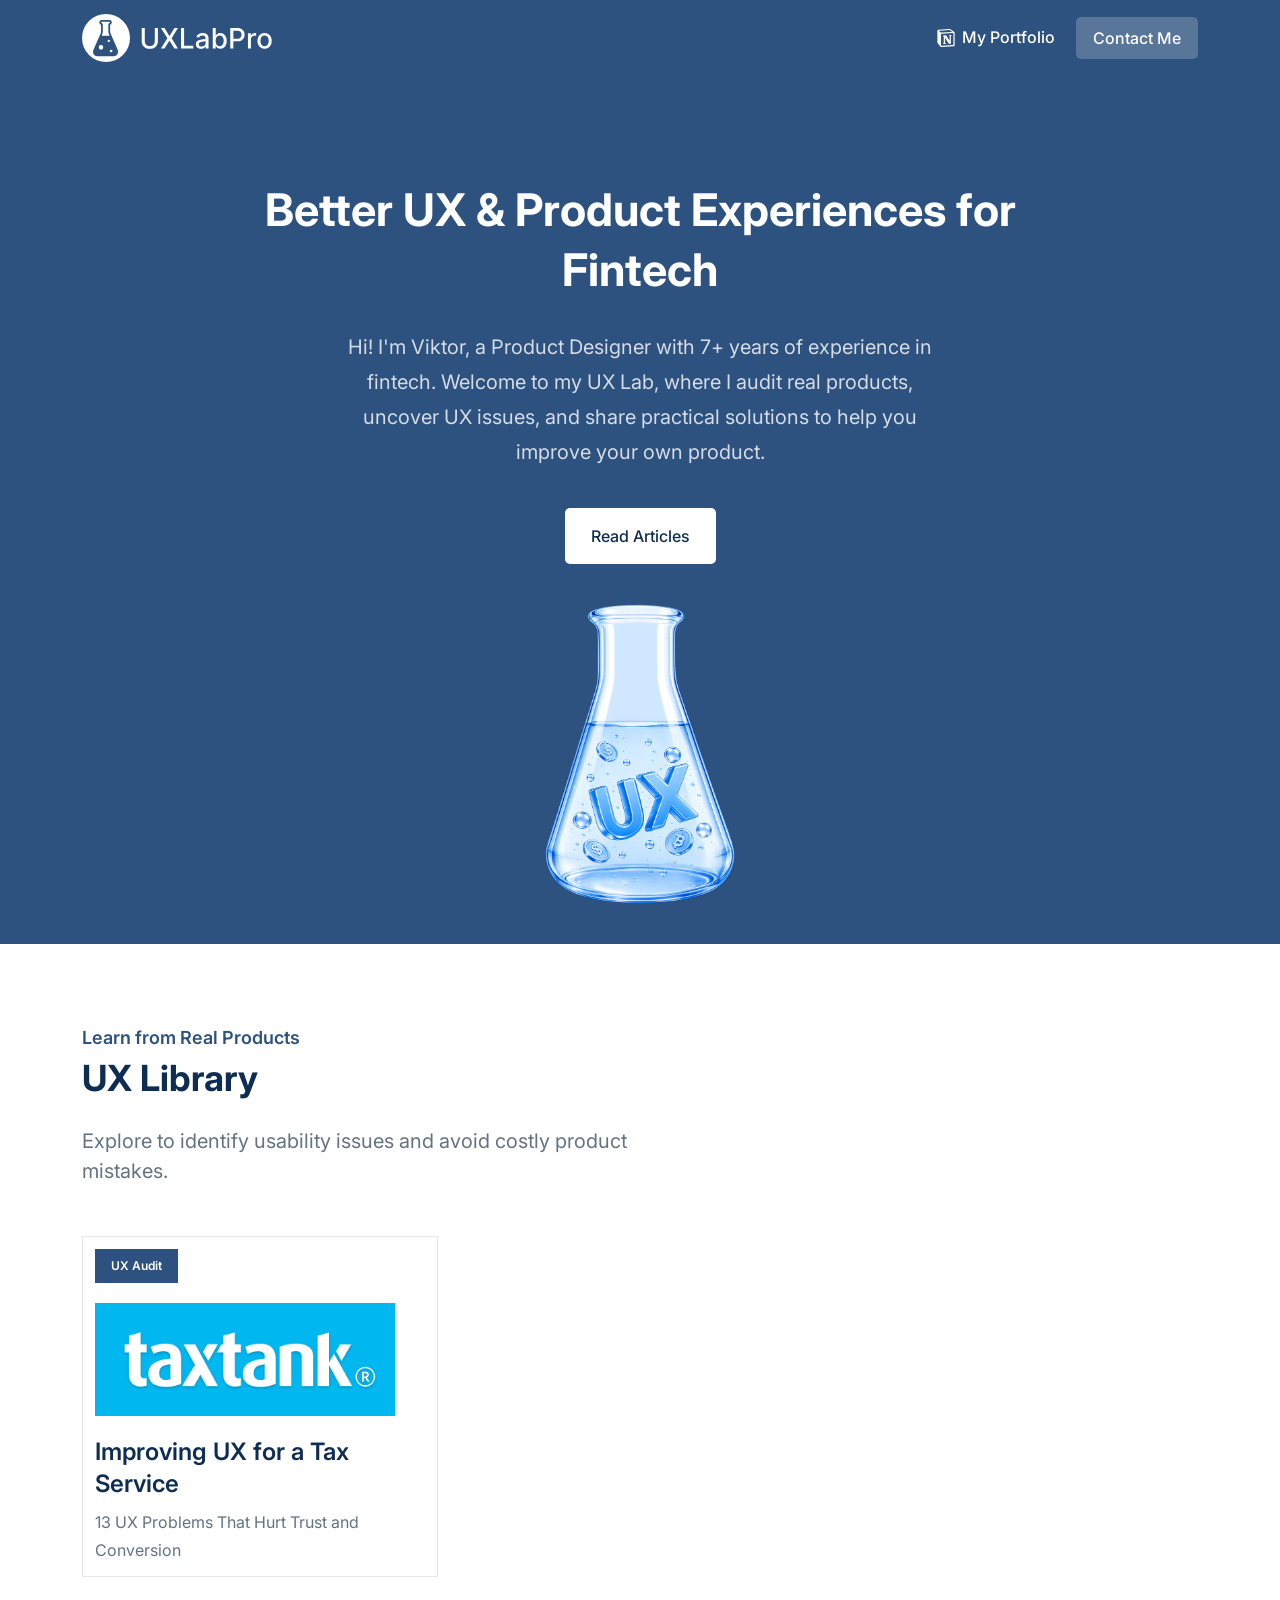
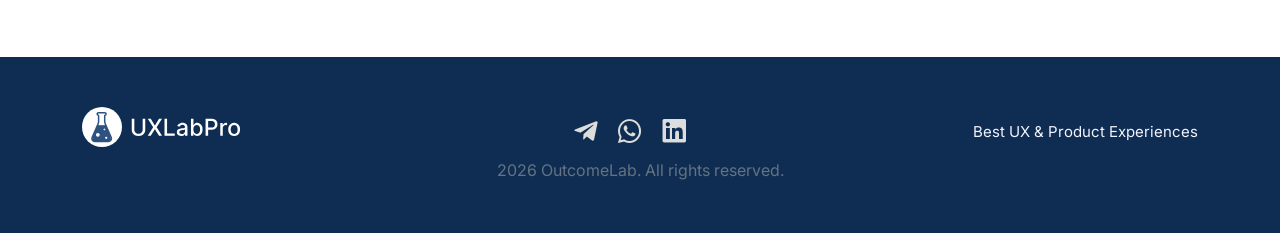
==== commit 028209b7: "Add files via upload" ====
--- a/index.html
+++ b/index.html
@@ -200,7 +200,7 @@
             </p>
             <ul class="ud-hero-buttons">
               <li>
-                <a href="#articles" rel="nofollow noopener" class="ud-main-btn ud-white-btn ud-menu-scroll">
+                <a href="#articles" rel="nofollow noopener" class="ud-main-btn ud-white-btn ud-menu-scroll main-btn-read">
                   Read Articles
                 </a>
               </li>
--- a/css/style.css
+++ b/css/style.css
@@ -686,7 +686,7 @@
 
 .ud-hero-buttons .ud-white-btn:hover {
   box-shadow: 0px 0px 25px rgba(0, 0, 0, 0.2);
-  background: #fefefe;
+  background: #a9a9a9;
   color: var(--primary-color);
 }
 
@@ -707,6 +707,7 @@
   max-width: 250px;
 }
 
+
 .ud-hero-brands-wrapper img:hover {
   opacity: 1;
 }
@@ -717,11 +718,12 @@
 }
 
 .ud-hero-image {
-  max-width: 845px;
+  max-width: 190px;
   margin: auto;
   text-align: center;
   position: relative;
   z-index: 1;
+  margin-bottom: 40px;
 }
 
 .ud-hero-image img {
@@ -796,7 +798,6 @@
 
 .ud-section-title h2 {
   font-weight: 700;
-  font-size: 42px;
   line-height: 55px;
   text-transform: capitalize;
   color: var(--heading-color);
@@ -2026,6 +2027,10 @@
   -ms-transition: all 0.3s ease-out 0s;
   -o-transition: all 0.3s ease-out 0s;
   transition: all 0.3s ease-out 0s;
+}
+
+.ud-blog-image {
+  max-width: 300px;
 }
 
 .ud-single-blog .ud-blog-date {
